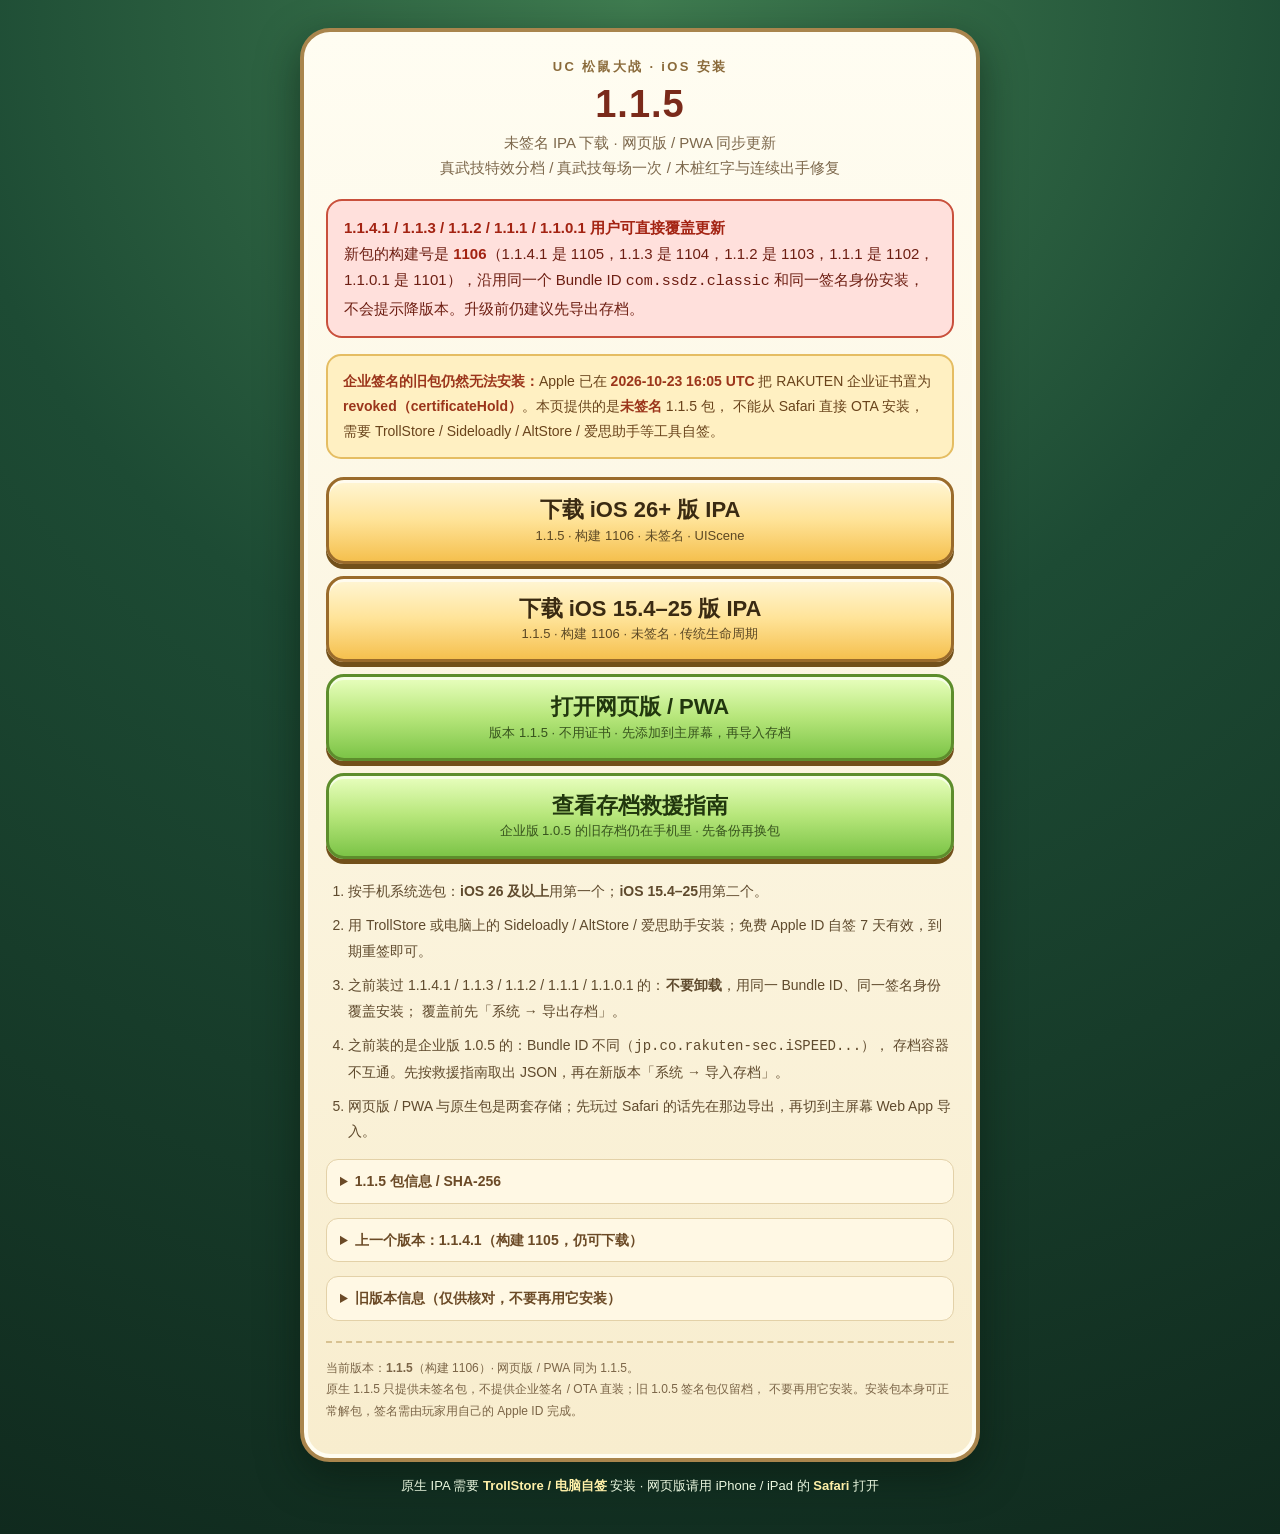
==== index.html @ 5bfc6adc "Release iOS 1.1.5 unsigned IPA and PWA - add modern/legacy 1.1.5 unsigned IPA (build 1106, com.ssdz." ====
<!doctype html>
<html lang="zh-CN">
<head>
<meta charset="utf-8">
<meta name="viewport" content="width=device-width, initial-scale=1, viewport-fit=cover">
<meta name="theme-color" content="#173b2a">
<title>松鼠大战 iOS 1.1.5 安装</title>
<style>
  :root { color-scheme:light; --ink:#2f2418; --muted:#7d684c; }
  * { box-sizing:border-box; }
  body { margin:0; min-height:100vh; padding:28px 16px 40px; color:var(--ink);
    font-family:-apple-system,BlinkMacSystemFont,"PingFang SC","Hiragino Sans GB","Microsoft YaHei",sans-serif;
    background:radial-gradient(circle at 50% 0%,#3f7c50 0,#1d4b34 42%,#102a1e 100%); }
  .wrap { width:min(680px,100%); margin:0 auto; }
  .card { background:linear-gradient(#fffdf2,#f8edce); border:4px solid #a9854d; border-radius:30px; padding:26px 22px 24px;
    box-shadow:inset 0 0 0 4px #fffdf2,0 14px 40px #07170e88; }
  .kicker { text-align:center; color:#8a6a3a; font-size:13px; letter-spacing:.18em; font-weight:700; }
  h1 { margin:8px 0 4px; text-align:center; font-size:38px; line-height:1.1; color:#7a2a1a; letter-spacing:1px; }
  .sub { margin:0 0 18px; text-align:center; color:var(--muted); font-size:15px; line-height:1.7; }
  .alert { margin:0 0 16px; padding:14px 16px; border-radius:16px; background:#ffe0dc; border:2px solid #c9503c;
    color:#6d1e12; font-size:15px; line-height:1.75; }
  .alert b { color:#a32312; }
  .warn { margin:0 0 18px; padding:13px 15px; border-radius:15px; background:#fff0c2; border:2px solid #e5bd62;
    color:#69431b; font-size:14px; line-height:1.8; }
  .warn b { color:#9b351b; }
  .btn { display:block; text-decoration:none; border-radius:18px; padding:16px 18px; margin:12px 0; text-align:center;
    box-shadow:inset 0 3px 0 #ffffffa0,0 5px 0 #72501a; border:3px solid #9a6b2b; }
  .btn b { display:block; font-size:22px; line-height:1.25; }
  .btn span { display:block; margin-top:3px; font-size:13px; opacity:.82; }
  .btn:active { transform:translateY(2px); box-shadow:inset 0 3px 0 #ffffffa0,0 3px 0 #72501a; }
  .rescue { color:#21370e; background:linear-gradient(#e9ffbf,#b8e77c 48%,#7cc447); border-color:#5d8d2c; }
  .native { color:#3a2a12; background:linear-gradient(#fff6d6,#ffe49a 48%,#f5c04e); border-color:#9a6b2b; }
  .steps { margin:20px 0 0; padding:0 0 0 22px; color:#5f4a2d; font-size:14px; line-height:1.85; }
  .steps li { margin:0 0 8px; }
  .meta { margin-top:20px; padding-top:15px; border-top:2px dashed #d8c292; color:#7b6547; font-size:12px; line-height:1.8; }
  .meta code { padding:1px 5px; border-radius:5px; background:#efe3c6; color:#5f421f; font-size:.95em;
    font-family:ui-monospace,SFMono-Regular,Menlo,Consolas,monospace; word-break:break-all; }
  details { margin:14px 0 0; padding:10px 13px; border-radius:12px; background:#fff8e4; border:1px solid #e3d1a8; }
  summary { cursor:pointer; font-weight:700; color:#6b4a26; font-size:14px; line-height:1.6; }
  details p { margin:8px 0 0; color:#7a6140; font-size:13px; line-height:1.75; }
  .ios-hint { margin:14px 0 0; text-align:center; color:#eaf7df; font-size:13px; line-height:1.6; }
  .ios-hint b { color:#fff0a8; }
  @media (max-width:520px) {
    body { padding:16px 10px 28px; }
    .card { padding:20px 14px; border-radius:22px; }
    h1 { font-size:32px; }
  }
</style>
</head>
<body>
<div class="wrap">
  <div class="card">
    <div class="kicker">UC 松鼠大战 · iOS 安装</div>
    <h1>1.1.5</h1>
    <p class="sub">未签名 IPA 下载 · 网页版 / PWA 同步更新<br>真武技特效分档 / 真武技每场一次 / 木桩红字与连续出手修复</p>

    <div class="alert">
      <b>1.1.4.1 / 1.1.3 / 1.1.2 / 1.1.1 / 1.1.0.1 用户可直接覆盖更新</b><br>
      新包的构建号是 <b>1106</b>（1.1.4.1 是 1105，1.1.3 是 1104，1.1.2 是 1103，1.1.1 是 1102，1.1.0.1 是 1101），沿用同一个 Bundle ID
      <code>com.ssdz.classic</code> 和同一签名身份安装，不会提示降版本。升级前仍建议先导出存档。
    </div>

    <div class="warn">
      <b>企业签名的旧包仍然无法安装：</b>Apple 已在 <b>2026-10-23 16:05 UTC</b> 把 RAKUTEN
      企业证书置为 <b>revoked（certificateHold）</b>。本页提供的是<b>未签名</b> 1.1.5 包，
      不能从 Safari 直接 OTA 安装，需要 TrollStore / Sideloadly / AltStore / 爱思助手等工具自签。
    </div>

    <a class="btn native" href="squirrel_fight_1.1.5_ios_unsigned.ipa">
      <b>下载 iOS 26+ 版 IPA</b>
      <span>1.1.5 · 构建 1106 · 未签名 · UIScene</span>
    </a>
    <a class="btn native" href="squirrel_fight_1.1.5_ios_legacy_unsigned.ipa">
      <b>下载 iOS 15.4–25 版 IPA</b>
      <span>1.1.5 · 构建 1106 · 未签名 · 传统生命周期</span>
    </a>

    <a class="btn rescue" href="web/">
      <b>打开网页版 / PWA</b>
      <span>版本 1.1.5 · 不用证书 · 先添加到主屏幕，再导入存档</span>
    </a>

    <a class="btn rescue" href="rescue.html">
      <b>查看存档救援指南</b>
      <span>企业版 1.0.5 的旧存档仍在手机里 · 先备份再换包</span>
    </a>

    <ol class="steps">
      <li>按手机系统选包：<b>iOS 26 及以上</b>用第一个；<b>iOS 15.4–25</b>用第二个。</li>
      <li>用 TrollStore 或电脑上的 Sideloadly / AltStore / 爱思助手安装；免费 Apple ID 自签
        7 天有效，到期重签即可。</li>
      <li>之前装过 1.1.4.1 / 1.1.3 / 1.1.2 / 1.1.1 / 1.1.0.1 的：<b>不要卸载</b>，用同一 Bundle ID、同一签名身份覆盖安装；
        覆盖前先「系统 → 导出存档」。</li>
      <li>之前装的是企业版 1.0.5 的：Bundle ID 不同（<code>jp.co.rakuten-sec.iSPEED...</code>），
        存档容器不互通。先按救援指南取出 JSON，再在新版本「系统 → 导入存档」。</li>
      <li>网页版 / PWA 与原生包是两套存储；先玩过 Safari 的话先在那边导出，再切到主屏幕 Web App 导入。</li>
    </ol>

    <details>
      <summary>1.1.5 包信息 / SHA-256</summary>
      <p>
        版本 <b>1.1.5</b> · 构建 <b>1106</b> · Bundle ID <code>com.ssdz.classic</code> · 未签名 ·
        最低 iOS 15.4 · iPhone + iPad。<br><br>
        <code>squirrel_fight_1.1.5_ios_unsigned.ipa</code><br>
        SHA-256：<code>8f13838c5048bea79943358b3cc81e4a322445e48b686ee40662835c61c5b8a5</code><br><br>
        <code>squirrel_fight_1.1.5_ios_legacy_unsigned.ipa</code><br>
        SHA-256：<code>df3fe6cd1a7f1aeaab2c10dc67983d9baeb226cf520fa06b75655dd0c123f5ad</code>
      </p>
    </details>

    <details>
      <summary>上一个版本：1.1.4.1（构建 1105，仍可下载）</summary>
      <p>
        <a href="squirrel_fight_1.1.4.1_ios_unsigned.ipa">iOS 26+ 版</a> ·
        <a href="squirrel_fight_1.1.4.1_ios_legacy_unsigned.ipa">iOS 15.4–25 版</a><br>
        包内版本 1.1.4（iOS 只接受三段），文件名/游戏内 1.1.4.1。<br>
        SHA-256：<code>57e69ad912e7e961cd07714b8abf9ffca617856608e7bdc6413c278e97593909</code><br>
        <code>d08f462451c50ea4d334568bb163cd47e0910414a15e6be1459fc8326c8e8eb0</code>
      </p>
    </details>

    <details>
      <summary>旧版本信息（仅供核对，不要再用它安装）</summary>
      <p>
        版本 1.0.5 · 构建 108 · 两个包：<br>
        <code>squirrel_fight_1.0.5_ios_signed.ipa</code>（iOS 26+）<br>
        <code>squirrel_fight_1.0.5_ios_legacy_signed.ipa</code>（iOS 16–25）<br><br>
        Bundle ID：<code>jp.co.rakuten-sec.iSPEED.Pushnotification.widgetapp.widgetkitextension</code><br>
        Team：<code>HWK767YYMF</code> · 描述文件到期：<b>2026-11-05</b><br>
        证书状态：<b>2026-10-23 16:05 UTC revoked（certificateHold）</b>
      </p>
    </details>

    <p class="meta">
      当前版本：<b>1.1.5</b>（构建 1106）· 网页版 / PWA 同为 1.1.5。<br>
      原生 1.1.5 只提供未签名包，不提供企业签名 / OTA 直装；旧 1.0.5 签名包仅留档，
      不要再用它安装。安装包本身可正常解包，签名需由玩家用自己的 Apple ID 完成。
    </p>
  </div>
  <p class="ios-hint">原生 IPA 需要 <b>TrollStore / 电脑自签</b> 安装 · 网页版请用 iPhone / iPad 的 <b>Safari</b> 打开</p>
</div>
</body>
</html>
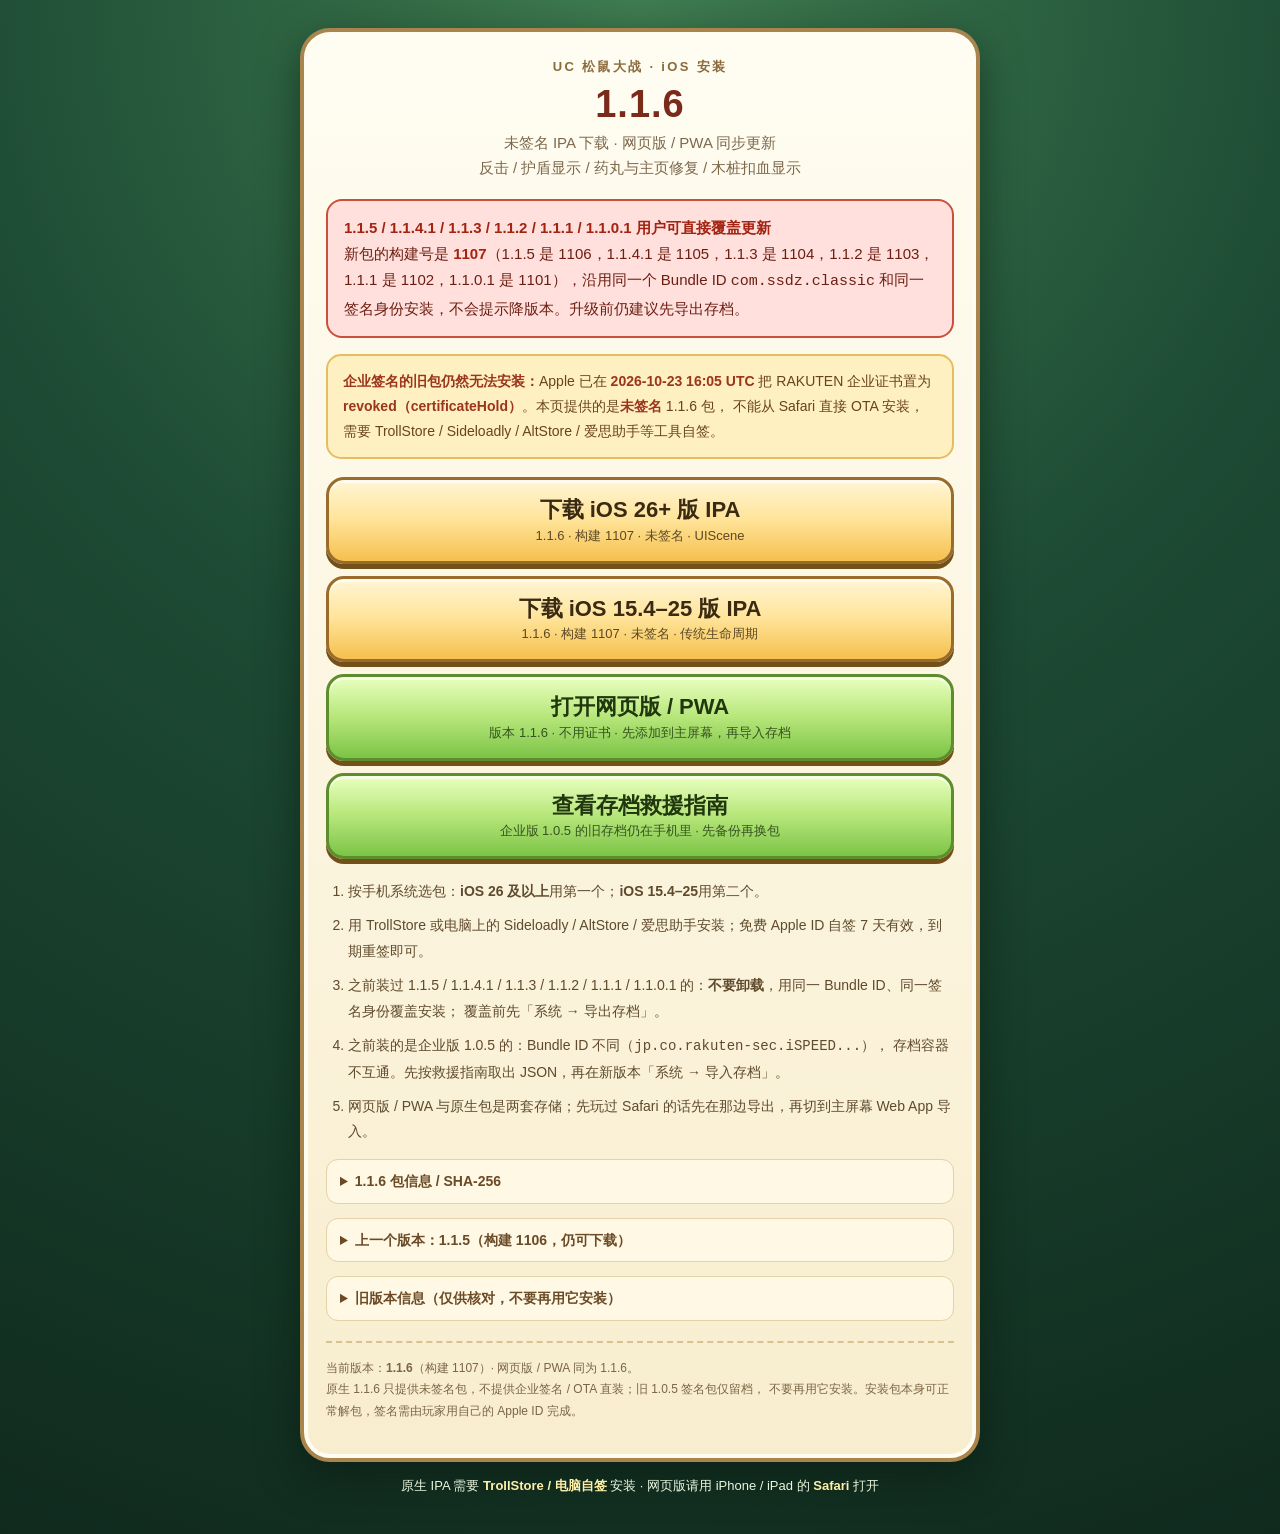
==== commit 1c37bb1e: "Release iOS 1.1.6 unsigned IPA and PWA - relabel package metadata to 1.1.6 as requested - add modern" ====
--- a/index.html
+++ b/index.html
@@ -4,7 +4,7 @@
 <meta charset="utf-8">
 <meta name="viewport" content="width=device-width, initial-scale=1, viewport-fit=cover">
 <meta name="theme-color" content="#173b2a">
-<title>松鼠大战 iOS 1.1.5 安装</title>
+<title>松鼠大战 iOS 1.1.6 安装</title>
 <style>
   :root { color-scheme:light; --ink:#2f2418; --muted:#7d684c; }
   * { box-sizing:border-box; }
@@ -51,33 +51,33 @@
 <div class="wrap">
   <div class="card">
     <div class="kicker">UC 松鼠大战 · iOS 安装</div>
-    <h1>1.1.5</h1>
-    <p class="sub">未签名 IPA 下载 · 网页版 / PWA 同步更新<br>真武技特效分档 / 真武技每场一次 / 木桩红字与连续出手修复</p>
+    <h1>1.1.6</h1>
+    <p class="sub">未签名 IPA 下载 · 网页版 / PWA 同步更新<br>反击 / 护盾显示 / 药丸与主页修复 / 木桩扣血显示</p>
 
     <div class="alert">
-      <b>1.1.4.1 / 1.1.3 / 1.1.2 / 1.1.1 / 1.1.0.1 用户可直接覆盖更新</b><br>
-      新包的构建号是 <b>1106</b>（1.1.4.1 是 1105，1.1.3 是 1104，1.1.2 是 1103，1.1.1 是 1102，1.1.0.1 是 1101），沿用同一个 Bundle ID
+      <b>1.1.5 / 1.1.4.1 / 1.1.3 / 1.1.2 / 1.1.1 / 1.1.0.1 用户可直接覆盖更新</b><br>
+      新包的构建号是 <b>1107</b>（1.1.5 是 1106，1.1.4.1 是 1105，1.1.3 是 1104，1.1.2 是 1103，1.1.1 是 1102，1.1.0.1 是 1101），沿用同一个 Bundle ID
       <code>com.ssdz.classic</code> 和同一签名身份安装，不会提示降版本。升级前仍建议先导出存档。
     </div>
 
     <div class="warn">
       <b>企业签名的旧包仍然无法安装：</b>Apple 已在 <b>2026-10-23 16:05 UTC</b> 把 RAKUTEN
-      企业证书置为 <b>revoked（certificateHold）</b>。本页提供的是<b>未签名</b> 1.1.5 包，
+      企业证书置为 <b>revoked（certificateHold）</b>。本页提供的是<b>未签名</b> 1.1.6 包，
       不能从 Safari 直接 OTA 安装，需要 TrollStore / Sideloadly / AltStore / 爱思助手等工具自签。
     </div>
 
-    <a class="btn native" href="squirrel_fight_1.1.5_ios_unsigned.ipa">
+    <a class="btn native" href="squirrel_fight_1.1.6_ios_unsigned.ipa">
       <b>下载 iOS 26+ 版 IPA</b>
-      <span>1.1.5 · 构建 1106 · 未签名 · UIScene</span>
+      <span>1.1.6 · 构建 1107 · 未签名 · UIScene</span>
     </a>
-    <a class="btn native" href="squirrel_fight_1.1.5_ios_legacy_unsigned.ipa">
+    <a class="btn native" href="squirrel_fight_1.1.6_ios_legacy_unsigned.ipa">
       <b>下载 iOS 15.4–25 版 IPA</b>
-      <span>1.1.5 · 构建 1106 · 未签名 · 传统生命周期</span>
+      <span>1.1.6 · 构建 1107 · 未签名 · 传统生命周期</span>
     </a>
 
     <a class="btn rescue" href="web/">
       <b>打开网页版 / PWA</b>
-      <span>版本 1.1.5 · 不用证书 · 先添加到主屏幕，再导入存档</span>
+      <span>版本 1.1.6 · 不用证书 · 先添加到主屏幕，再导入存档</span>
     </a>
 
     <a class="btn rescue" href="rescue.html">
@@ -89,7 +89,7 @@
       <li>按手机系统选包：<b>iOS 26 及以上</b>用第一个；<b>iOS 15.4–25</b>用第二个。</li>
       <li>用 TrollStore 或电脑上的 Sideloadly / AltStore / 爱思助手安装；免费 Apple ID 自签
         7 天有效，到期重签即可。</li>
-      <li>之前装过 1.1.4.1 / 1.1.3 / 1.1.2 / 1.1.1 / 1.1.0.1 的：<b>不要卸载</b>，用同一 Bundle ID、同一签名身份覆盖安装；
+      <li>之前装过 1.1.5 / 1.1.4.1 / 1.1.3 / 1.1.2 / 1.1.1 / 1.1.0.1 的：<b>不要卸载</b>，用同一 Bundle ID、同一签名身份覆盖安装；
         覆盖前先「系统 → 导出存档」。</li>
       <li>之前装的是企业版 1.0.5 的：Bundle ID 不同（<code>jp.co.rakuten-sec.iSPEED...</code>），
         存档容器不互通。先按救援指南取出 JSON，再在新版本「系统 → 导入存档」。</li>
@@ -97,25 +97,25 @@
     </ol>
 
     <details>
-      <summary>1.1.5 包信息 / SHA-256</summary>
+      <summary>1.1.6 包信息 / SHA-256</summary>
       <p>
-        版本 <b>1.1.5</b> · 构建 <b>1106</b> · Bundle ID <code>com.ssdz.classic</code> · 未签名 ·
-        最低 iOS 15.4 · iPhone + iPad。<br><br>
-        <code>squirrel_fight_1.1.5_ios_unsigned.ipa</code><br>
-        SHA-256：<code>8f13838c5048bea79943358b3cc81e4a322445e48b686ee40662835c61c5b8a5</code><br><br>
-        <code>squirrel_fight_1.1.5_ios_legacy_unsigned.ipa</code><br>
-        SHA-256：<code>df3fe6cd1a7f1aeaab2c10dc67983d9baeb226cf520fa06b75655dd0c123f5ad</code>
+        版本 <b>1.1.6</b> · 构建 <b>1107</b> · Bundle ID <code>com.ssdz.classic</code> · 未签名 ·
+        最低 iOS 15.4 · iPhone + iPad。<br>
+        包内、文件名、安装页与游戏内版本描述均已统一为 <b>1.1.6</b>。<br><br>
+        <code>squirrel_fight_1.1.6_ios_unsigned.ipa</code><br>
+        SHA-256：<code>abca1a61f9db7d997a959ecd0b4f6a633e360469f43ee7db647ebacf1e8767f3</code><br><br>
+        <code>squirrel_fight_1.1.6_ios_legacy_unsigned.ipa</code><br>
+        SHA-256：<code>848732183ac6eb98cb22c81b08055af3e4a1e690e7591e4d0e21b9358b1462f3</code>
       </p>
     </details>
 
     <details>
-      <summary>上一个版本：1.1.4.1（构建 1105，仍可下载）</summary>
+      <summary>上一个版本：1.1.5（构建 1106，仍可下载）</summary>
       <p>
-        <a href="squirrel_fight_1.1.4.1_ios_unsigned.ipa">iOS 26+ 版</a> ·
-        <a href="squirrel_fight_1.1.4.1_ios_legacy_unsigned.ipa">iOS 15.4–25 版</a><br>
-        包内版本 1.1.4（iOS 只接受三段），文件名/游戏内 1.1.4.1。<br>
-        SHA-256：<code>57e69ad912e7e961cd07714b8abf9ffca617856608e7bdc6413c278e97593909</code><br>
-        <code>d08f462451c50ea4d334568bb163cd47e0910414a15e6be1459fc8326c8e8eb0</code>
+        <a href="squirrel_fight_1.1.5_ios_unsigned.ipa">iOS 26+ 版</a> ·
+        <a href="squirrel_fight_1.1.5_ios_legacy_unsigned.ipa">iOS 15.4–25 版</a><br>
+        SHA-256：<code>8f13838c5048bea79943358b3cc81e4a322445e48b686ee40662835c61c5b8a5</code><br>
+        <code>df3fe6cd1a7f1aeaab2c10dc67983d9baeb226cf520fa06b75655dd0c123f5ad</code>
       </p>
     </details>
 
@@ -132,8 +132,8 @@
     </details>
 
     <p class="meta">
-      当前版本：<b>1.1.5</b>（构建 1106）· 网页版 / PWA 同为 1.1.5。<br>
-      原生 1.1.5 只提供未签名包，不提供企业签名 / OTA 直装；旧 1.0.5 签名包仅留档，
+      当前版本：<b>1.1.6</b>（构建 1107）· 网页版 / PWA 同为 1.1.6。<br>
+      原生 1.1.6 只提供未签名包，不提供企业签名 / OTA 直装；旧 1.0.5 签名包仅留档，
       不要再用它安装。安装包本身可正常解包，签名需由玩家用自己的 Apple ID 完成。
     </p>
   </div>
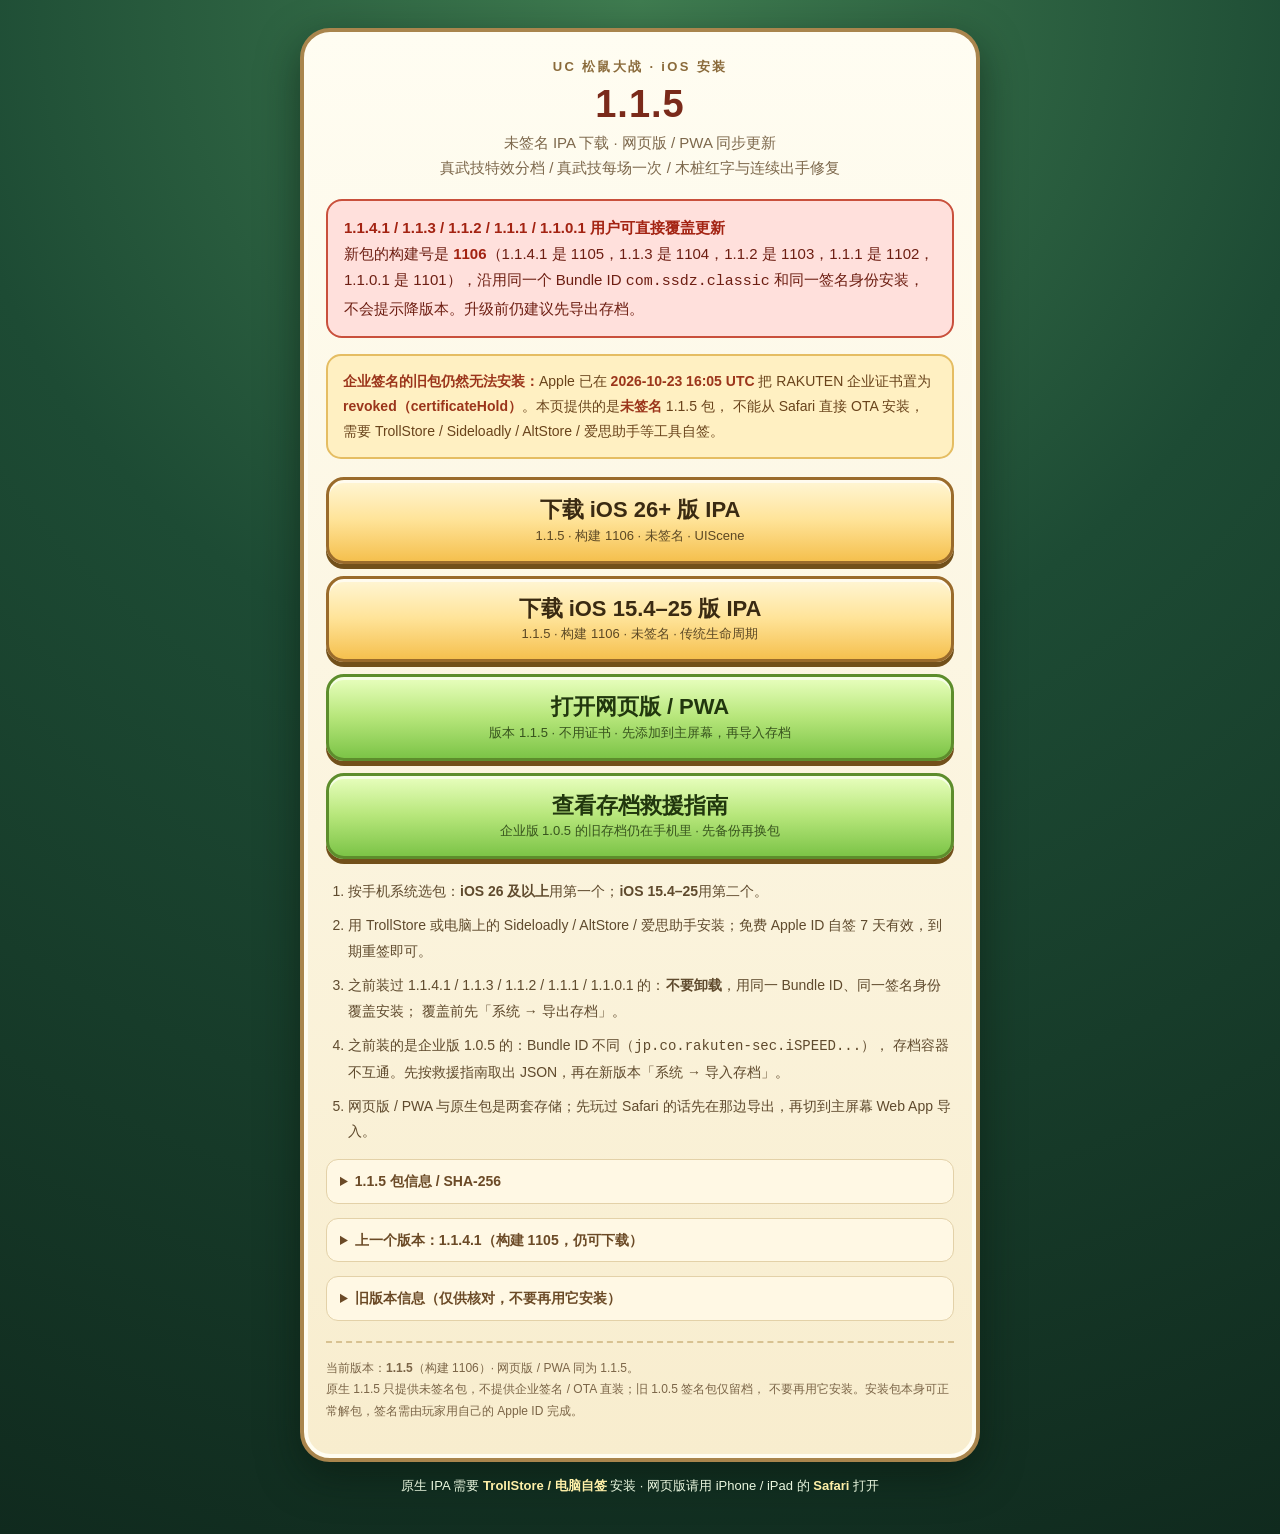
==== commit 8c8824f6: "Retry GitHub Pages deployment for 1.1.6" ====
--- a/index.html
+++ b/index.html
@@ -4,7 +4,7 @@
 <meta charset="utf-8">
 <meta name="viewport" content="width=device-width, initial-scale=1, viewport-fit=cover">
 <meta name="theme-color" content="#173b2a">
-<title>松鼠大战 iOS 1.1.6 安装</title>
+<title>松鼠大战 iOS 1.1.5 安装</title>
 <style>
   :root { color-scheme:light; --ink:#2f2418; --muted:#7d684c; }
   * { box-sizing:border-box; }
@@ -51,33 +51,33 @@
 <div class="wrap">
   <div class="card">
     <div class="kicker">UC 松鼠大战 · iOS 安装</div>
-    <h1>1.1.6</h1>
-    <p class="sub">未签名 IPA 下载 · 网页版 / PWA 同步更新<br>反击 / 护盾显示 / 药丸与主页修复 / 木桩扣血显示</p>
+    <h1>1.1.5</h1>
+    <p class="sub">未签名 IPA 下载 · 网页版 / PWA 同步更新<br>真武技特效分档 / 真武技每场一次 / 木桩红字与连续出手修复</p>
 
     <div class="alert">
-      <b>1.1.5 / 1.1.4.1 / 1.1.3 / 1.1.2 / 1.1.1 / 1.1.0.1 用户可直接覆盖更新</b><br>
-      新包的构建号是 <b>1107</b>（1.1.5 是 1106，1.1.4.1 是 1105，1.1.3 是 1104，1.1.2 是 1103，1.1.1 是 1102，1.1.0.1 是 1101），沿用同一个 Bundle ID
+      <b>1.1.4.1 / 1.1.3 / 1.1.2 / 1.1.1 / 1.1.0.1 用户可直接覆盖更新</b><br>
+      新包的构建号是 <b>1106</b>（1.1.4.1 是 1105，1.1.3 是 1104，1.1.2 是 1103，1.1.1 是 1102，1.1.0.1 是 1101），沿用同一个 Bundle ID
       <code>com.ssdz.classic</code> 和同一签名身份安装，不会提示降版本。升级前仍建议先导出存档。
     </div>
 
     <div class="warn">
       <b>企业签名的旧包仍然无法安装：</b>Apple 已在 <b>2026-10-23 16:05 UTC</b> 把 RAKUTEN
-      企业证书置为 <b>revoked（certificateHold）</b>。本页提供的是<b>未签名</b> 1.1.6 包，
+      企业证书置为 <b>revoked（certificateHold）</b>。本页提供的是<b>未签名</b> 1.1.5 包，
       不能从 Safari 直接 OTA 安装，需要 TrollStore / Sideloadly / AltStore / 爱思助手等工具自签。
     </div>
 
-    <a class="btn native" href="squirrel_fight_1.1.6_ios_unsigned.ipa">
+    <a class="btn native" href="squirrel_fight_1.1.5_ios_unsigned.ipa">
       <b>下载 iOS 26+ 版 IPA</b>
-      <span>1.1.6 · 构建 1107 · 未签名 · UIScene</span>
+      <span>1.1.5 · 构建 1106 · 未签名 · UIScene</span>
     </a>
-    <a class="btn native" href="squirrel_fight_1.1.6_ios_legacy_unsigned.ipa">
+    <a class="btn native" href="squirrel_fight_1.1.5_ios_legacy_unsigned.ipa">
       <b>下载 iOS 15.4–25 版 IPA</b>
-      <span>1.1.6 · 构建 1107 · 未签名 · 传统生命周期</span>
+      <span>1.1.5 · 构建 1106 · 未签名 · 传统生命周期</span>
     </a>
 
     <a class="btn rescue" href="web/">
       <b>打开网页版 / PWA</b>
-      <span>版本 1.1.6 · 不用证书 · 先添加到主屏幕，再导入存档</span>
+      <span>版本 1.1.5 · 不用证书 · 先添加到主屏幕，再导入存档</span>
     </a>
 
     <a class="btn rescue" href="rescue.html">
@@ -89,7 +89,7 @@
       <li>按手机系统选包：<b>iOS 26 及以上</b>用第一个；<b>iOS 15.4–25</b>用第二个。</li>
       <li>用 TrollStore 或电脑上的 Sideloadly / AltStore / 爱思助手安装；免费 Apple ID 自签
         7 天有效，到期重签即可。</li>
-      <li>之前装过 1.1.5 / 1.1.4.1 / 1.1.3 / 1.1.2 / 1.1.1 / 1.1.0.1 的：<b>不要卸载</b>，用同一 Bundle ID、同一签名身份覆盖安装；
+      <li>之前装过 1.1.4.1 / 1.1.3 / 1.1.2 / 1.1.1 / 1.1.0.1 的：<b>不要卸载</b>，用同一 Bundle ID、同一签名身份覆盖安装；
         覆盖前先「系统 → 导出存档」。</li>
       <li>之前装的是企业版 1.0.5 的：Bundle ID 不同（<code>jp.co.rakuten-sec.iSPEED...</code>），
         存档容器不互通。先按救援指南取出 JSON，再在新版本「系统 → 导入存档」。</li>
@@ -97,25 +97,25 @@
     </ol>
 
     <details>
-      <summary>1.1.6 包信息 / SHA-256</summary>
+      <summary>1.1.5 包信息 / SHA-256</summary>
       <p>
-        版本 <b>1.1.6</b> · 构建 <b>1107</b> · Bundle ID <code>com.ssdz.classic</code> · 未签名 ·
-        最低 iOS 15.4 · iPhone + iPad。<br>
-        包内、文件名、安装页与游戏内版本描述均已统一为 <b>1.1.6</b>。<br><br>
-        <code>squirrel_fight_1.1.6_ios_unsigned.ipa</code><br>
-        SHA-256：<code>abca1a61f9db7d997a959ecd0b4f6a633e360469f43ee7db647ebacf1e8767f3</code><br><br>
-        <code>squirrel_fight_1.1.6_ios_legacy_unsigned.ipa</code><br>
-        SHA-256：<code>848732183ac6eb98cb22c81b08055af3e4a1e690e7591e4d0e21b9358b1462f3</code>
+        版本 <b>1.1.5</b> · 构建 <b>1106</b> · Bundle ID <code>com.ssdz.classic</code> · 未签名 ·
+        最低 iOS 15.4 · iPhone + iPad。<br><br>
+        <code>squirrel_fight_1.1.5_ios_unsigned.ipa</code><br>
+        SHA-256：<code>8f13838c5048bea79943358b3cc81e4a322445e48b686ee40662835c61c5b8a5</code><br><br>
+        <code>squirrel_fight_1.1.5_ios_legacy_unsigned.ipa</code><br>
+        SHA-256：<code>df3fe6cd1a7f1aeaab2c10dc67983d9baeb226cf520fa06b75655dd0c123f5ad</code>
       </p>
     </details>
 
     <details>
-      <summary>上一个版本：1.1.5（构建 1106，仍可下载）</summary>
+      <summary>上一个版本：1.1.4.1（构建 1105，仍可下载）</summary>
       <p>
-        <a href="squirrel_fight_1.1.5_ios_unsigned.ipa">iOS 26+ 版</a> ·
-        <a href="squirrel_fight_1.1.5_ios_legacy_unsigned.ipa">iOS 15.4–25 版</a><br>
-        SHA-256：<code>8f13838c5048bea79943358b3cc81e4a322445e48b686ee40662835c61c5b8a5</code><br>
-        <code>df3fe6cd1a7f1aeaab2c10dc67983d9baeb226cf520fa06b75655dd0c123f5ad</code>
+        <a href="squirrel_fight_1.1.4.1_ios_unsigned.ipa">iOS 26+ 版</a> ·
+        <a href="squirrel_fight_1.1.4.1_ios_legacy_unsigned.ipa">iOS 15.4–25 版</a><br>
+        包内版本 1.1.4（iOS 只接受三段），文件名/游戏内 1.1.4.1。<br>
+        SHA-256：<code>57e69ad912e7e961cd07714b8abf9ffca617856608e7bdc6413c278e97593909</code><br>
+        <code>d08f462451c50ea4d334568bb163cd47e0910414a15e6be1459fc8326c8e8eb0</code>
       </p>
     </details>
 
@@ -132,8 +132,8 @@
     </details>
 
     <p class="meta">
-      当前版本：<b>1.1.6</b>（构建 1107）· 网页版 / PWA 同为 1.1.6。<br>
-      原生 1.1.6 只提供未签名包，不提供企业签名 / OTA 直装；旧 1.0.5 签名包仅留档，
+      当前版本：<b>1.1.5</b>（构建 1106）· 网页版 / PWA 同为 1.1.5。<br>
+      原生 1.1.5 只提供未签名包，不提供企业签名 / OTA 直装；旧 1.0.5 签名包仅留档，
       不要再用它安装。安装包本身可正常解包，签名需由玩家用自己的 Apple ID 完成。
     </p>
   </div>
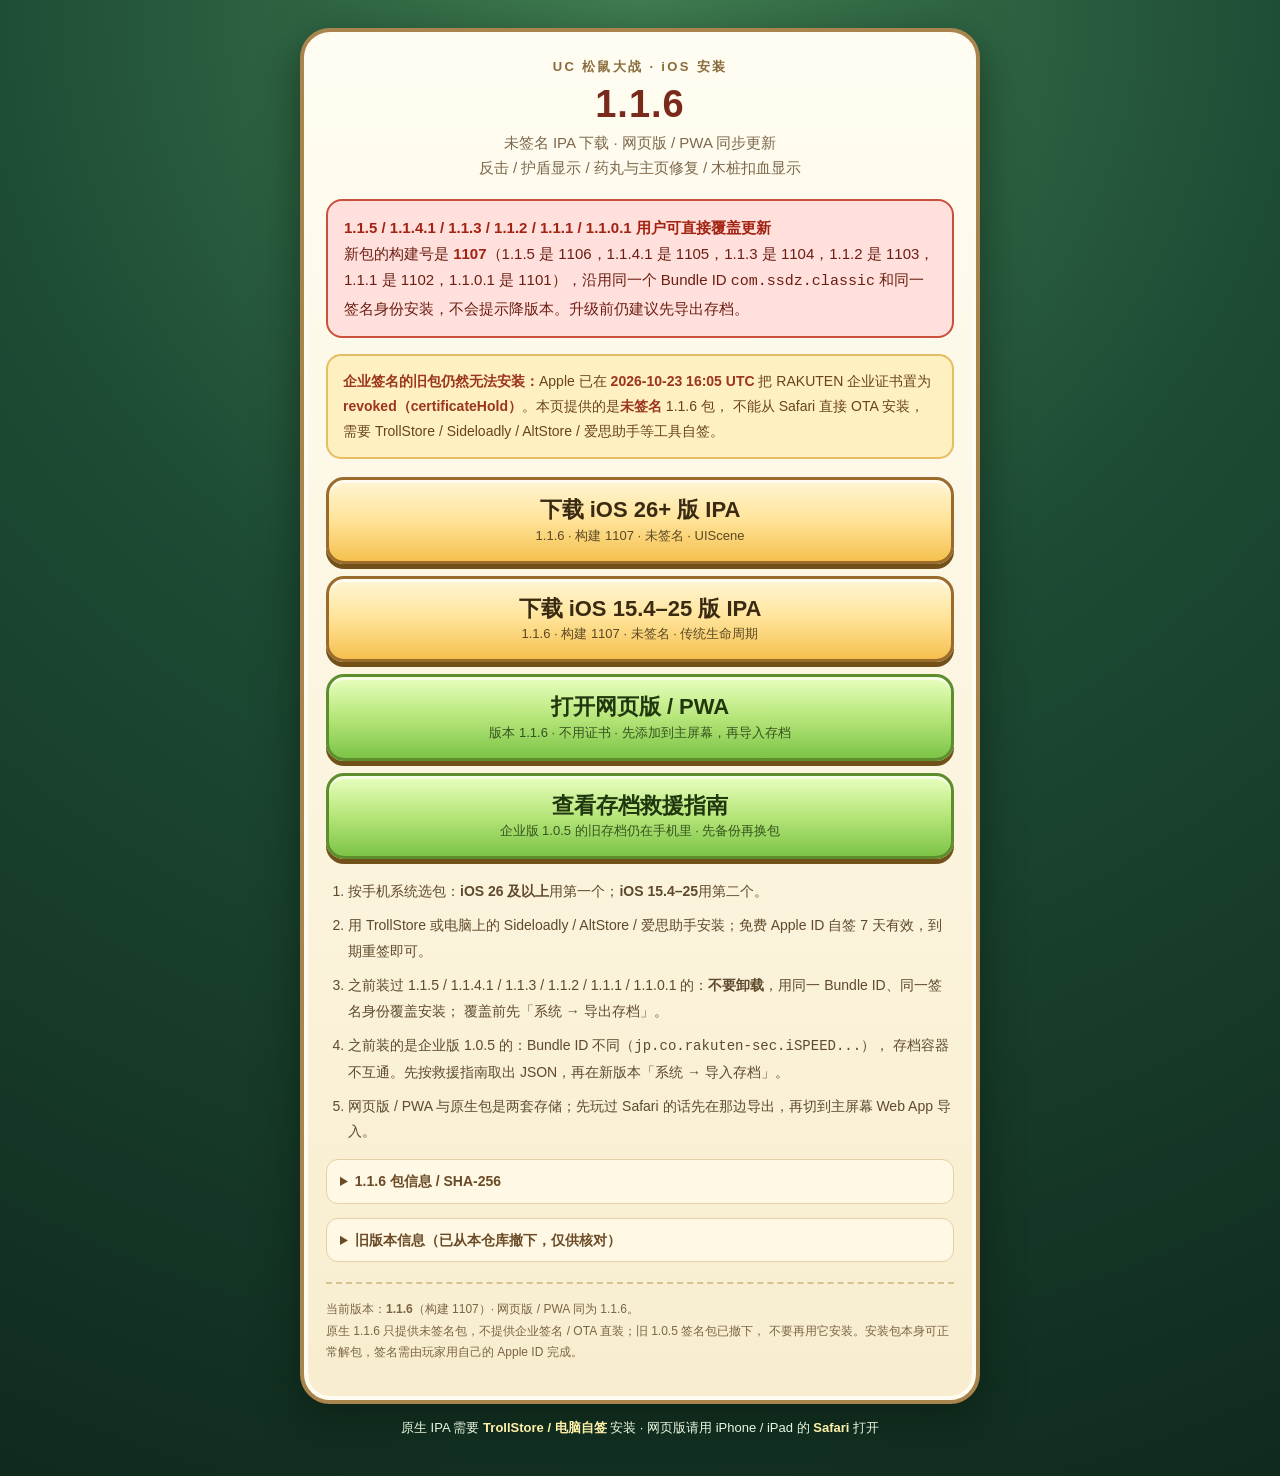
==== commit 9b33d736: "Release iOS 1.1.6 unsigned IPA and PWA (latest-only tree) - restore full tree after partial-index re" ====
--- a/index.html
+++ b/index.html
@@ -4,7 +4,7 @@
 <meta charset="utf-8">
 <meta name="viewport" content="width=device-width, initial-scale=1, viewport-fit=cover">
 <meta name="theme-color" content="#173b2a">
-<title>松鼠大战 iOS 1.1.5 安装</title>
+<title>松鼠大战 iOS 1.1.6 安装</title>
 <style>
   :root { color-scheme:light; --ink:#2f2418; --muted:#7d684c; }
   * { box-sizing:border-box; }
@@ -51,33 +51,33 @@
 <div class="wrap">
   <div class="card">
     <div class="kicker">UC 松鼠大战 · iOS 安装</div>
-    <h1>1.1.5</h1>
-    <p class="sub">未签名 IPA 下载 · 网页版 / PWA 同步更新<br>真武技特效分档 / 真武技每场一次 / 木桩红字与连续出手修复</p>
+    <h1>1.1.6</h1>
+    <p class="sub">未签名 IPA 下载 · 网页版 / PWA 同步更新<br>反击 / 护盾显示 / 药丸与主页修复 / 木桩扣血显示</p>
 
     <div class="alert">
-      <b>1.1.4.1 / 1.1.3 / 1.1.2 / 1.1.1 / 1.1.0.1 用户可直接覆盖更新</b><br>
-      新包的构建号是 <b>1106</b>（1.1.4.1 是 1105，1.1.3 是 1104，1.1.2 是 1103，1.1.1 是 1102，1.1.0.1 是 1101），沿用同一个 Bundle ID
+      <b>1.1.5 / 1.1.4.1 / 1.1.3 / 1.1.2 / 1.1.1 / 1.1.0.1 用户可直接覆盖更新</b><br>
+      新包的构建号是 <b>1107</b>（1.1.5 是 1106，1.1.4.1 是 1105，1.1.3 是 1104，1.1.2 是 1103，1.1.1 是 1102，1.1.0.1 是 1101），沿用同一个 Bundle ID
       <code>com.ssdz.classic</code> 和同一签名身份安装，不会提示降版本。升级前仍建议先导出存档。
     </div>
 
     <div class="warn">
       <b>企业签名的旧包仍然无法安装：</b>Apple 已在 <b>2026-10-23 16:05 UTC</b> 把 RAKUTEN
-      企业证书置为 <b>revoked（certificateHold）</b>。本页提供的是<b>未签名</b> 1.1.5 包，
+      企业证书置为 <b>revoked（certificateHold）</b>。本页提供的是<b>未签名</b> 1.1.6 包，
       不能从 Safari 直接 OTA 安装，需要 TrollStore / Sideloadly / AltStore / 爱思助手等工具自签。
     </div>
 
-    <a class="btn native" href="squirrel_fight_1.1.5_ios_unsigned.ipa">
+    <a class="btn native" href="squirrel_fight_1.1.6_ios_unsigned.ipa">
       <b>下载 iOS 26+ 版 IPA</b>
-      <span>1.1.5 · 构建 1106 · 未签名 · UIScene</span>
+      <span>1.1.6 · 构建 1107 · 未签名 · UIScene</span>
     </a>
-    <a class="btn native" href="squirrel_fight_1.1.5_ios_legacy_unsigned.ipa">
+    <a class="btn native" href="squirrel_fight_1.1.6_ios_legacy_unsigned.ipa">
       <b>下载 iOS 15.4–25 版 IPA</b>
-      <span>1.1.5 · 构建 1106 · 未签名 · 传统生命周期</span>
+      <span>1.1.6 · 构建 1107 · 未签名 · 传统生命周期</span>
     </a>
 
     <a class="btn rescue" href="web/">
       <b>打开网页版 / PWA</b>
-      <span>版本 1.1.5 · 不用证书 · 先添加到主屏幕，再导入存档</span>
+      <span>版本 1.1.6 · 不用证书 · 先添加到主屏幕，再导入存档</span>
     </a>
 
     <a class="btn rescue" href="rescue.html">
@@ -89,7 +89,7 @@
       <li>按手机系统选包：<b>iOS 26 及以上</b>用第一个；<b>iOS 15.4–25</b>用第二个。</li>
       <li>用 TrollStore 或电脑上的 Sideloadly / AltStore / 爱思助手安装；免费 Apple ID 自签
         7 天有效，到期重签即可。</li>
-      <li>之前装过 1.1.4.1 / 1.1.3 / 1.1.2 / 1.1.1 / 1.1.0.1 的：<b>不要卸载</b>，用同一 Bundle ID、同一签名身份覆盖安装；
+      <li>之前装过 1.1.5 / 1.1.4.1 / 1.1.3 / 1.1.2 / 1.1.1 / 1.1.0.1 的：<b>不要卸载</b>，用同一 Bundle ID、同一签名身份覆盖安装；
         覆盖前先「系统 → 导出存档」。</li>
       <li>之前装的是企业版 1.0.5 的：Bundle ID 不同（<code>jp.co.rakuten-sec.iSPEED...</code>），
         存档容器不互通。先按救援指南取出 JSON，再在新版本「系统 → 导入存档」。</li>
@@ -97,34 +97,23 @@
     </ol>
 
     <details>
-      <summary>1.1.5 包信息 / SHA-256</summary>
+      <summary>1.1.6 包信息 / SHA-256</summary>
       <p>
-        版本 <b>1.1.5</b> · 构建 <b>1106</b> · Bundle ID <code>com.ssdz.classic</code> · 未签名 ·
-        最低 iOS 15.4 · iPhone + iPad。<br><br>
-        <code>squirrel_fight_1.1.5_ios_unsigned.ipa</code><br>
-        SHA-256：<code>8f13838c5048bea79943358b3cc81e4a322445e48b686ee40662835c61c5b8a5</code><br><br>
-        <code>squirrel_fight_1.1.5_ios_legacy_unsigned.ipa</code><br>
-        SHA-256：<code>df3fe6cd1a7f1aeaab2c10dc67983d9baeb226cf520fa06b75655dd0c123f5ad</code>
+        版本 <b>1.1.6</b> · 构建 <b>1107</b> · Bundle ID <code>com.ssdz.classic</code> · 未签名 ·
+        最低 iOS 15.4 · iPhone + iPad。<br>
+        包内、文件名、安装页与游戏内版本描述均已统一为 <b>1.1.6</b>。<br><br>
+        <code>squirrel_fight_1.1.6_ios_unsigned.ipa</code><br>
+        SHA-256：<code>abca1a61f9db7d997a959ecd0b4f6a633e360469f43ee7db647ebacf1e8767f3</code><br><br>
+        <code>squirrel_fight_1.1.6_ios_legacy_unsigned.ipa</code><br>
+        SHA-256：<code>848732183ac6eb98cb22c81b08055af3e4a1e690e7591e4d0e21b9358b1462f3</code>
       </p>
     </details>
 
-    <details>
-      <summary>上一个版本：1.1.4.1（构建 1105，仍可下载）</summary>
-      <p>
-        <a href="squirrel_fight_1.1.4.1_ios_unsigned.ipa">iOS 26+ 版</a> ·
-        <a href="squirrel_fight_1.1.4.1_ios_legacy_unsigned.ipa">iOS 15.4–25 版</a><br>
-        包内版本 1.1.4（iOS 只接受三段），文件名/游戏内 1.1.4.1。<br>
-        SHA-256：<code>57e69ad912e7e961cd07714b8abf9ffca617856608e7bdc6413c278e97593909</code><br>
-        <code>d08f462451c50ea4d334568bb163cd47e0910414a15e6be1459fc8326c8e8eb0</code>
-      </p>
-    </details>
 
     <details>
-      <summary>旧版本信息（仅供核对，不要再用它安装）</summary>
+      <summary>旧版本信息（已从本仓库撤下，仅供核对）</summary>
       <p>
-        版本 1.0.5 · 构建 108 · 两个包：<br>
-        <code>squirrel_fight_1.0.5_ios_signed.ipa</code>（iOS 26+）<br>
-        <code>squirrel_fight_1.0.5_ios_legacy_signed.ipa</code>（iOS 16–25）<br><br>
+        旧 1.0.5 签名包（构建 108）已从本仓库撤下，不再提供下载。<br><br>
         Bundle ID：<code>jp.co.rakuten-sec.iSPEED.Pushnotification.widgetapp.widgetkitextension</code><br>
         Team：<code>HWK767YYMF</code> · 描述文件到期：<b>2026-11-05</b><br>
         证书状态：<b>2026-10-23 16:05 UTC revoked（certificateHold）</b>
@@ -132,8 +121,8 @@
     </details>
 
     <p class="meta">
-      当前版本：<b>1.1.5</b>（构建 1106）· 网页版 / PWA 同为 1.1.5。<br>
-      原生 1.1.5 只提供未签名包，不提供企业签名 / OTA 直装；旧 1.0.5 签名包仅留档，
+      当前版本：<b>1.1.6</b>（构建 1107）· 网页版 / PWA 同为 1.1.6。<br>
+      原生 1.1.6 只提供未签名包，不提供企业签名 / OTA 直装；旧 1.0.5 签名包已撤下，
       不要再用它安装。安装包本身可正常解包，签名需由玩家用自己的 Apple ID 完成。
     </p>
   </div>
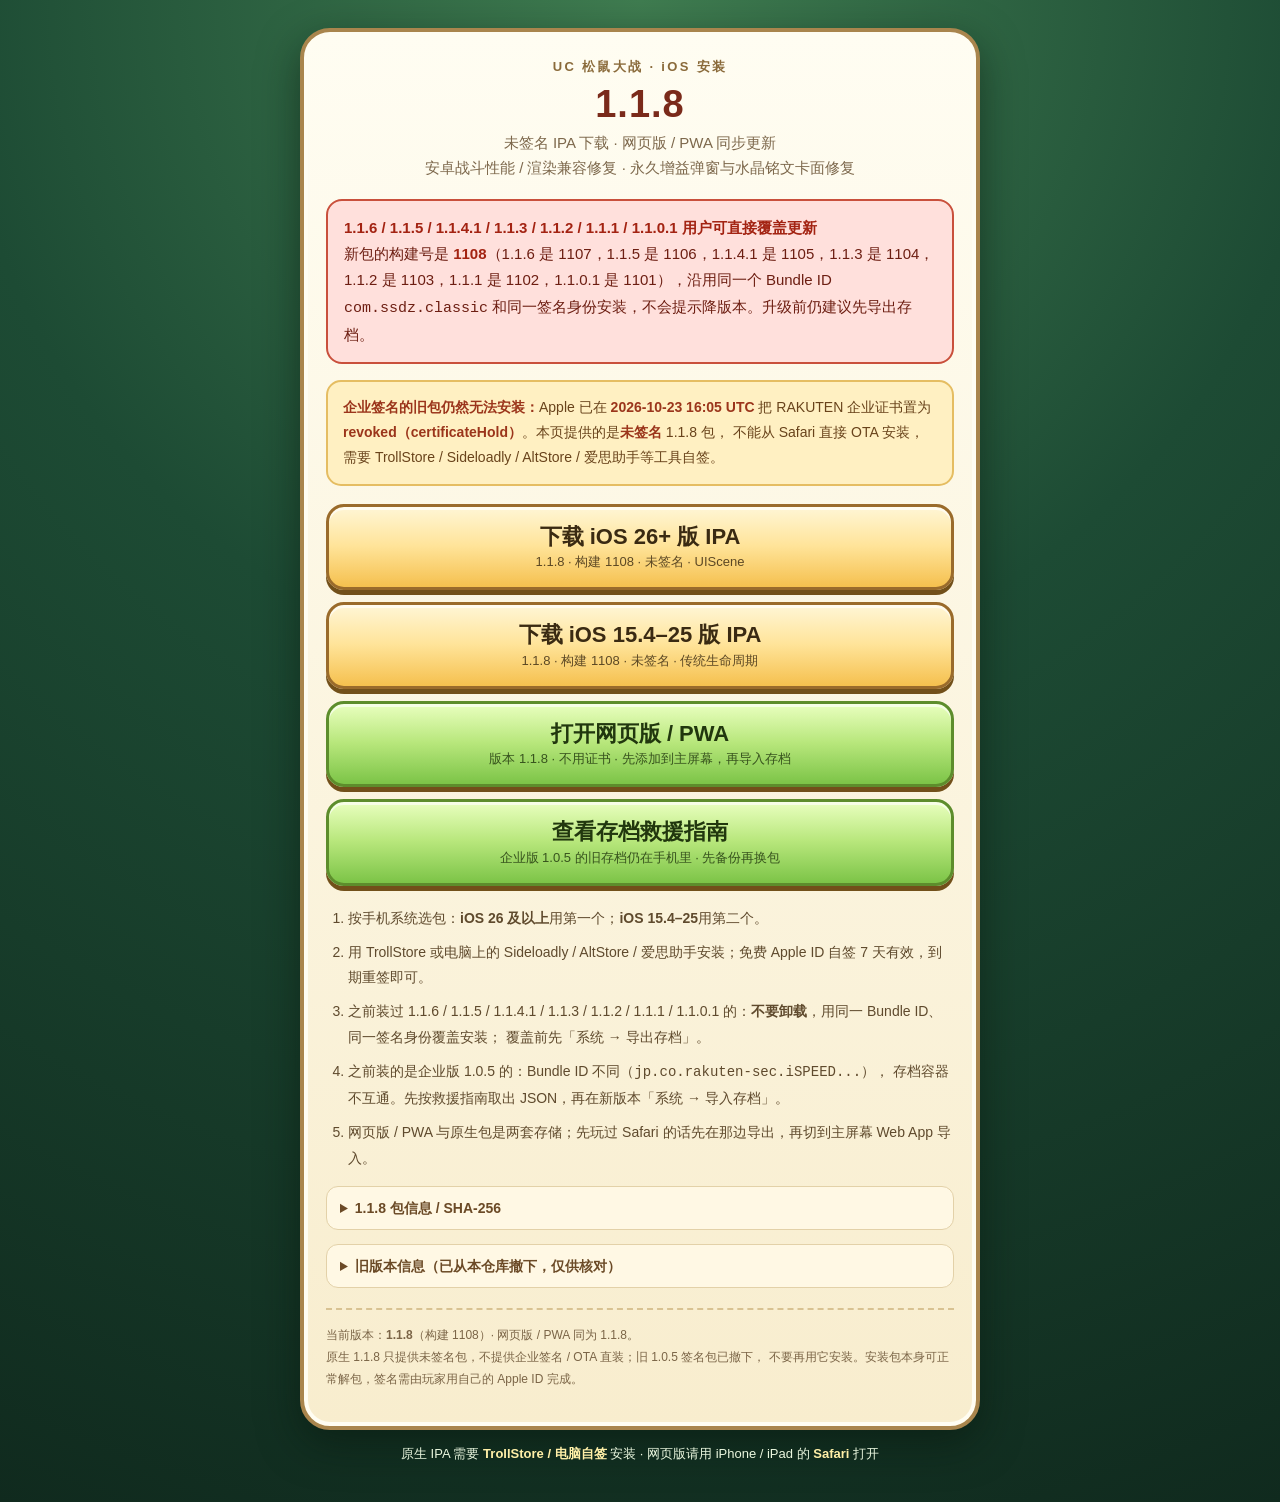
==== commit f3effb2b: "Release iOS 1.1.8 unsigned IPA and PWA - add modern/legacy 1.1.8 unsigned IPA (build 1108, com.ssdz." ====
--- a/index.html
+++ b/index.html
@@ -4,7 +4,7 @@
 <meta charset="utf-8">
 <meta name="viewport" content="width=device-width, initial-scale=1, viewport-fit=cover">
 <meta name="theme-color" content="#173b2a">
-<title>松鼠大战 iOS 1.1.6 安装</title>
+<title>松鼠大战 iOS 1.1.8 安装</title>
 <style>
   :root { color-scheme:light; --ink:#2f2418; --muted:#7d684c; }
   * { box-sizing:border-box; }
@@ -51,33 +51,33 @@
 <div class="wrap">
   <div class="card">
     <div class="kicker">UC 松鼠大战 · iOS 安装</div>
-    <h1>1.1.6</h1>
-    <p class="sub">未签名 IPA 下载 · 网页版 / PWA 同步更新<br>反击 / 护盾显示 / 药丸与主页修复 / 木桩扣血显示</p>
+    <h1>1.1.8</h1>
+    <p class="sub">未签名 IPA 下载 · 网页版 / PWA 同步更新<br>安卓战斗性能 / 渲染兼容修复 · 永久增益弹窗与水晶铭文卡面修复</p>
 
     <div class="alert">
-      <b>1.1.5 / 1.1.4.1 / 1.1.3 / 1.1.2 / 1.1.1 / 1.1.0.1 用户可直接覆盖更新</b><br>
-      新包的构建号是 <b>1107</b>（1.1.5 是 1106，1.1.4.1 是 1105，1.1.3 是 1104，1.1.2 是 1103，1.1.1 是 1102，1.1.0.1 是 1101），沿用同一个 Bundle ID
+      <b>1.1.6 / 1.1.5 / 1.1.4.1 / 1.1.3 / 1.1.2 / 1.1.1 / 1.1.0.1 用户可直接覆盖更新</b><br>
+      新包的构建号是 <b>1108</b>（1.1.6 是 1107，1.1.5 是 1106，1.1.4.1 是 1105，1.1.3 是 1104，1.1.2 是 1103，1.1.1 是 1102，1.1.0.1 是 1101），沿用同一个 Bundle ID
       <code>com.ssdz.classic</code> 和同一签名身份安装，不会提示降版本。升级前仍建议先导出存档。
     </div>
 
     <div class="warn">
       <b>企业签名的旧包仍然无法安装：</b>Apple 已在 <b>2026-10-23 16:05 UTC</b> 把 RAKUTEN
-      企业证书置为 <b>revoked（certificateHold）</b>。本页提供的是<b>未签名</b> 1.1.6 包，
+      企业证书置为 <b>revoked（certificateHold）</b>。本页提供的是<b>未签名</b> 1.1.8 包，
       不能从 Safari 直接 OTA 安装，需要 TrollStore / Sideloadly / AltStore / 爱思助手等工具自签。
     </div>
 
-    <a class="btn native" href="squirrel_fight_1.1.6_ios_unsigned.ipa">
+    <a class="btn native" href="squirrel_fight_1.1.8_ios_unsigned.ipa">
       <b>下载 iOS 26+ 版 IPA</b>
-      <span>1.1.6 · 构建 1107 · 未签名 · UIScene</span>
+      <span>1.1.8 · 构建 1108 · 未签名 · UIScene</span>
     </a>
-    <a class="btn native" href="squirrel_fight_1.1.6_ios_legacy_unsigned.ipa">
+    <a class="btn native" href="squirrel_fight_1.1.8_ios_legacy_unsigned.ipa">
       <b>下载 iOS 15.4–25 版 IPA</b>
-      <span>1.1.6 · 构建 1107 · 未签名 · 传统生命周期</span>
+      <span>1.1.8 · 构建 1108 · 未签名 · 传统生命周期</span>
     </a>
 
     <a class="btn rescue" href="web/">
       <b>打开网页版 / PWA</b>
-      <span>版本 1.1.6 · 不用证书 · 先添加到主屏幕，再导入存档</span>
+      <span>版本 1.1.8 · 不用证书 · 先添加到主屏幕，再导入存档</span>
     </a>
 
     <a class="btn rescue" href="rescue.html">
@@ -89,7 +89,7 @@
       <li>按手机系统选包：<b>iOS 26 及以上</b>用第一个；<b>iOS 15.4–25</b>用第二个。</li>
       <li>用 TrollStore 或电脑上的 Sideloadly / AltStore / 爱思助手安装；免费 Apple ID 自签
         7 天有效，到期重签即可。</li>
-      <li>之前装过 1.1.5 / 1.1.4.1 / 1.1.3 / 1.1.2 / 1.1.1 / 1.1.0.1 的：<b>不要卸载</b>，用同一 Bundle ID、同一签名身份覆盖安装；
+      <li>之前装过 1.1.6 / 1.1.5 / 1.1.4.1 / 1.1.3 / 1.1.2 / 1.1.1 / 1.1.0.1 的：<b>不要卸载</b>，用同一 Bundle ID、同一签名身份覆盖安装；
         覆盖前先「系统 → 导出存档」。</li>
       <li>之前装的是企业版 1.0.5 的：Bundle ID 不同（<code>jp.co.rakuten-sec.iSPEED...</code>），
         存档容器不互通。先按救援指南取出 JSON，再在新版本「系统 → 导入存档」。</li>
@@ -97,18 +97,16 @@
     </ol>
 
     <details>
-      <summary>1.1.6 包信息 / SHA-256</summary>
+      <summary>1.1.8 包信息 / SHA-256</summary>
       <p>
-        版本 <b>1.1.6</b> · 构建 <b>1107</b> · Bundle ID <code>com.ssdz.classic</code> · 未签名 ·
-        最低 iOS 15.4 · iPhone + iPad。<br>
-        包内、文件名、安装页与游戏内版本描述均已统一为 <b>1.1.6</b>。<br><br>
-        <code>squirrel_fight_1.1.6_ios_unsigned.ipa</code><br>
-        SHA-256：<code>abca1a61f9db7d997a959ecd0b4f6a633e360469f43ee7db647ebacf1e8767f3</code><br><br>
-        <code>squirrel_fight_1.1.6_ios_legacy_unsigned.ipa</code><br>
-        SHA-256：<code>848732183ac6eb98cb22c81b08055af3e4a1e690e7591e4d0e21b9358b1462f3</code>
+        版本 <b>1.1.8</b> · 构建 <b>1108</b> · Bundle ID <code>com.ssdz.classic</code> · 未签名 ·
+        最低 iOS 15.4 · iPhone + iPad。<br><br>
+        <code>squirrel_fight_1.1.8_ios_unsigned.ipa</code><br>
+        SHA-256：<code>d0a15288451d967d18b303808b68f2e912181aaae3a8911e49ce9d0ad564152a</code><br><br>
+        <code>squirrel_fight_1.1.8_ios_legacy_unsigned.ipa</code><br>
+        SHA-256：<code>cdb684cc67bc42649a0feda30bed62f5877f070c31c48f4b65dcd8065cdd4372</code>
       </p>
     </details>
-
 
     <details>
       <summary>旧版本信息（已从本仓库撤下，仅供核对）</summary>
@@ -121,8 +119,8 @@
     </details>
 
     <p class="meta">
-      当前版本：<b>1.1.6</b>（构建 1107）· 网页版 / PWA 同为 1.1.6。<br>
-      原生 1.1.6 只提供未签名包，不提供企业签名 / OTA 直装；旧 1.0.5 签名包已撤下，
+      当前版本：<b>1.1.8</b>（构建 1108）· 网页版 / PWA 同为 1.1.8。<br>
+      原生 1.1.8 只提供未签名包，不提供企业签名 / OTA 直装；旧 1.0.5 签名包已撤下，
       不要再用它安装。安装包本身可正常解包，签名需由玩家用自己的 Apple ID 完成。
     </p>
   </div>
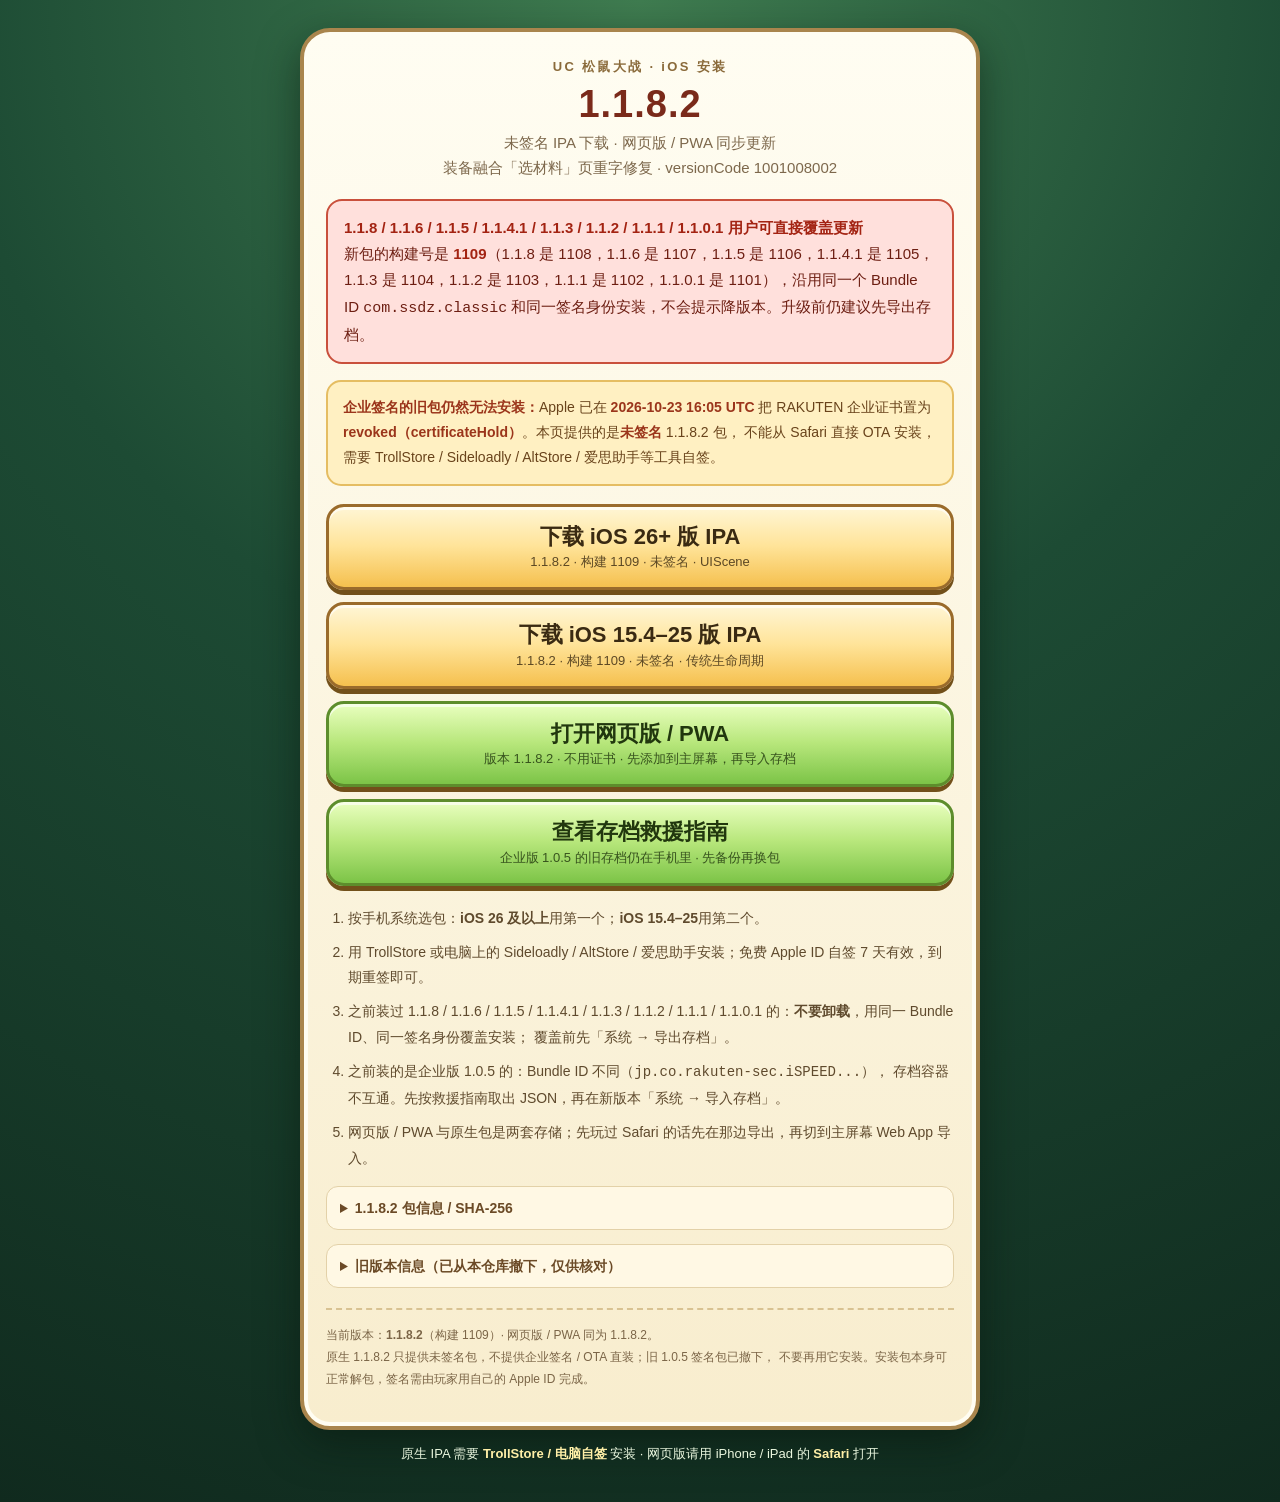
==== commit f7dfc0e8: "Release iOS 1.1.8.2 unsigned IPA and PWA - add modern/legacy 1.1.8.2 unsigned IPA (build 1109, com.s" ====
--- a/index.html
+++ b/index.html
@@ -4,7 +4,7 @@
 <meta charset="utf-8">
 <meta name="viewport" content="width=device-width, initial-scale=1, viewport-fit=cover">
 <meta name="theme-color" content="#173b2a">
-<title>松鼠大战 iOS 1.1.8 安装</title>
+<title>松鼠大战 iOS 1.1.8.2 安装</title>
 <style>
   :root { color-scheme:light; --ink:#2f2418; --muted:#7d684c; }
   * { box-sizing:border-box; }
@@ -51,33 +51,33 @@
 <div class="wrap">
   <div class="card">
     <div class="kicker">UC 松鼠大战 · iOS 安装</div>
-    <h1>1.1.8</h1>
-    <p class="sub">未签名 IPA 下载 · 网页版 / PWA 同步更新<br>安卓战斗性能 / 渲染兼容修复 · 永久增益弹窗与水晶铭文卡面修复</p>
+    <h1>1.1.8.2</h1>
+    <p class="sub">未签名 IPA 下载 · 网页版 / PWA 同步更新<br>装备融合「选材料」页重字修复 · versionCode 1001008002</p>
 
     <div class="alert">
-      <b>1.1.6 / 1.1.5 / 1.1.4.1 / 1.1.3 / 1.1.2 / 1.1.1 / 1.1.0.1 用户可直接覆盖更新</b><br>
-      新包的构建号是 <b>1108</b>（1.1.6 是 1107，1.1.5 是 1106，1.1.4.1 是 1105，1.1.3 是 1104，1.1.2 是 1103，1.1.1 是 1102，1.1.0.1 是 1101），沿用同一个 Bundle ID
+      <b>1.1.8 / 1.1.6 / 1.1.5 / 1.1.4.1 / 1.1.3 / 1.1.2 / 1.1.1 / 1.1.0.1 用户可直接覆盖更新</b><br>
+      新包的构建号是 <b>1109</b>（1.1.8 是 1108，1.1.6 是 1107，1.1.5 是 1106，1.1.4.1 是 1105，1.1.3 是 1104，1.1.2 是 1103，1.1.1 是 1102，1.1.0.1 是 1101），沿用同一个 Bundle ID
       <code>com.ssdz.classic</code> 和同一签名身份安装，不会提示降版本。升级前仍建议先导出存档。
     </div>
 
     <div class="warn">
       <b>企业签名的旧包仍然无法安装：</b>Apple 已在 <b>2026-10-23 16:05 UTC</b> 把 RAKUTEN
-      企业证书置为 <b>revoked（certificateHold）</b>。本页提供的是<b>未签名</b> 1.1.8 包，
+      企业证书置为 <b>revoked（certificateHold）</b>。本页提供的是<b>未签名</b> 1.1.8.2 包，
       不能从 Safari 直接 OTA 安装，需要 TrollStore / Sideloadly / AltStore / 爱思助手等工具自签。
     </div>
 
-    <a class="btn native" href="squirrel_fight_1.1.8_ios_unsigned.ipa">
+    <a class="btn native" href="squirrel_fight_1.1.8.2_ios_unsigned.ipa">
       <b>下载 iOS 26+ 版 IPA</b>
-      <span>1.1.8 · 构建 1108 · 未签名 · UIScene</span>
+      <span>1.1.8.2 · 构建 1109 · 未签名 · UIScene</span>
     </a>
-    <a class="btn native" href="squirrel_fight_1.1.8_ios_legacy_unsigned.ipa">
+    <a class="btn native" href="squirrel_fight_1.1.8.2_ios_legacy_unsigned.ipa">
       <b>下载 iOS 15.4–25 版 IPA</b>
-      <span>1.1.8 · 构建 1108 · 未签名 · 传统生命周期</span>
+      <span>1.1.8.2 · 构建 1109 · 未签名 · 传统生命周期</span>
     </a>
 
     <a class="btn rescue" href="web/">
       <b>打开网页版 / PWA</b>
-      <span>版本 1.1.8 · 不用证书 · 先添加到主屏幕，再导入存档</span>
+      <span>版本 1.1.8.2 · 不用证书 · 先添加到主屏幕，再导入存档</span>
     </a>
 
     <a class="btn rescue" href="rescue.html">
@@ -89,7 +89,7 @@
       <li>按手机系统选包：<b>iOS 26 及以上</b>用第一个；<b>iOS 15.4–25</b>用第二个。</li>
       <li>用 TrollStore 或电脑上的 Sideloadly / AltStore / 爱思助手安装；免费 Apple ID 自签
         7 天有效，到期重签即可。</li>
-      <li>之前装过 1.1.6 / 1.1.5 / 1.1.4.1 / 1.1.3 / 1.1.2 / 1.1.1 / 1.1.0.1 的：<b>不要卸载</b>，用同一 Bundle ID、同一签名身份覆盖安装；
+      <li>之前装过 1.1.8 / 1.1.6 / 1.1.5 / 1.1.4.1 / 1.1.3 / 1.1.2 / 1.1.1 / 1.1.0.1 的：<b>不要卸载</b>，用同一 Bundle ID、同一签名身份覆盖安装；
         覆盖前先「系统 → 导出存档」。</li>
       <li>之前装的是企业版 1.0.5 的：Bundle ID 不同（<code>jp.co.rakuten-sec.iSPEED...</code>），
         存档容器不互通。先按救援指南取出 JSON，再在新版本「系统 → 导入存档」。</li>
@@ -97,14 +97,16 @@
     </ol>
 
     <details>
-      <summary>1.1.8 包信息 / SHA-256</summary>
+      <summary>1.1.8.2 包信息 / SHA-256</summary>
       <p>
-        版本 <b>1.1.8</b> · 构建 <b>1108</b> · Bundle ID <code>com.ssdz.classic</code> · 未签名 ·
-        最低 iOS 15.4 · iPhone + iPad。<br><br>
-        <code>squirrel_fight_1.1.8_ios_unsigned.ipa</code><br>
-        SHA-256：<code>d0a15288451d967d18b303808b68f2e912181aaae3a8911e49ce9d0ad564152a</code><br><br>
-        <code>squirrel_fight_1.1.8_ios_legacy_unsigned.ipa</code><br>
-        SHA-256：<code>cdb684cc67bc42649a0feda30bed62f5877f070c31c48f4b65dcd8065cdd4372</code>
+        版本 <b>1.1.8.2</b> · 构建 <b>1109</b> · Bundle ID <code>com.ssdz.classic</code> · 未签名 ·
+        最低 iOS 15.4 · iPhone + iPad。<br>
+        iOS 包内 <code>CFBundleShortVersionString</code> 为 <b>1.1.8</b>（系统只接受三段），
+        游戏内与文件名使用 <b>1.1.8.2</b>。<br><br>
+        <code>squirrel_fight_1.1.8.2_ios_unsigned.ipa</code><br>
+        SHA-256：<code>dbdd2c1045990dd718b2c3d93bacccf1778f5153f533a5d46bd43ac6dce23b8f</code><br><br>
+        <code>squirrel_fight_1.1.8.2_ios_legacy_unsigned.ipa</code><br>
+        SHA-256：<code>23f792590804b870023166f9d8145e274798a0c83ce46a2120977d8f54e8ae52</code>
       </p>
     </details>
 
@@ -119,8 +121,8 @@
     </details>
 
     <p class="meta">
-      当前版本：<b>1.1.8</b>（构建 1108）· 网页版 / PWA 同为 1.1.8。<br>
-      原生 1.1.8 只提供未签名包，不提供企业签名 / OTA 直装；旧 1.0.5 签名包已撤下，
+      当前版本：<b>1.1.8.2</b>（构建 1109）· 网页版 / PWA 同为 1.1.8.2。<br>
+      原生 1.1.8.2 只提供未签名包，不提供企业签名 / OTA 直装；旧 1.0.5 签名包已撤下，
       不要再用它安装。安装包本身可正常解包，签名需由玩家用自己的 Apple ID 完成。
     </p>
   </div>
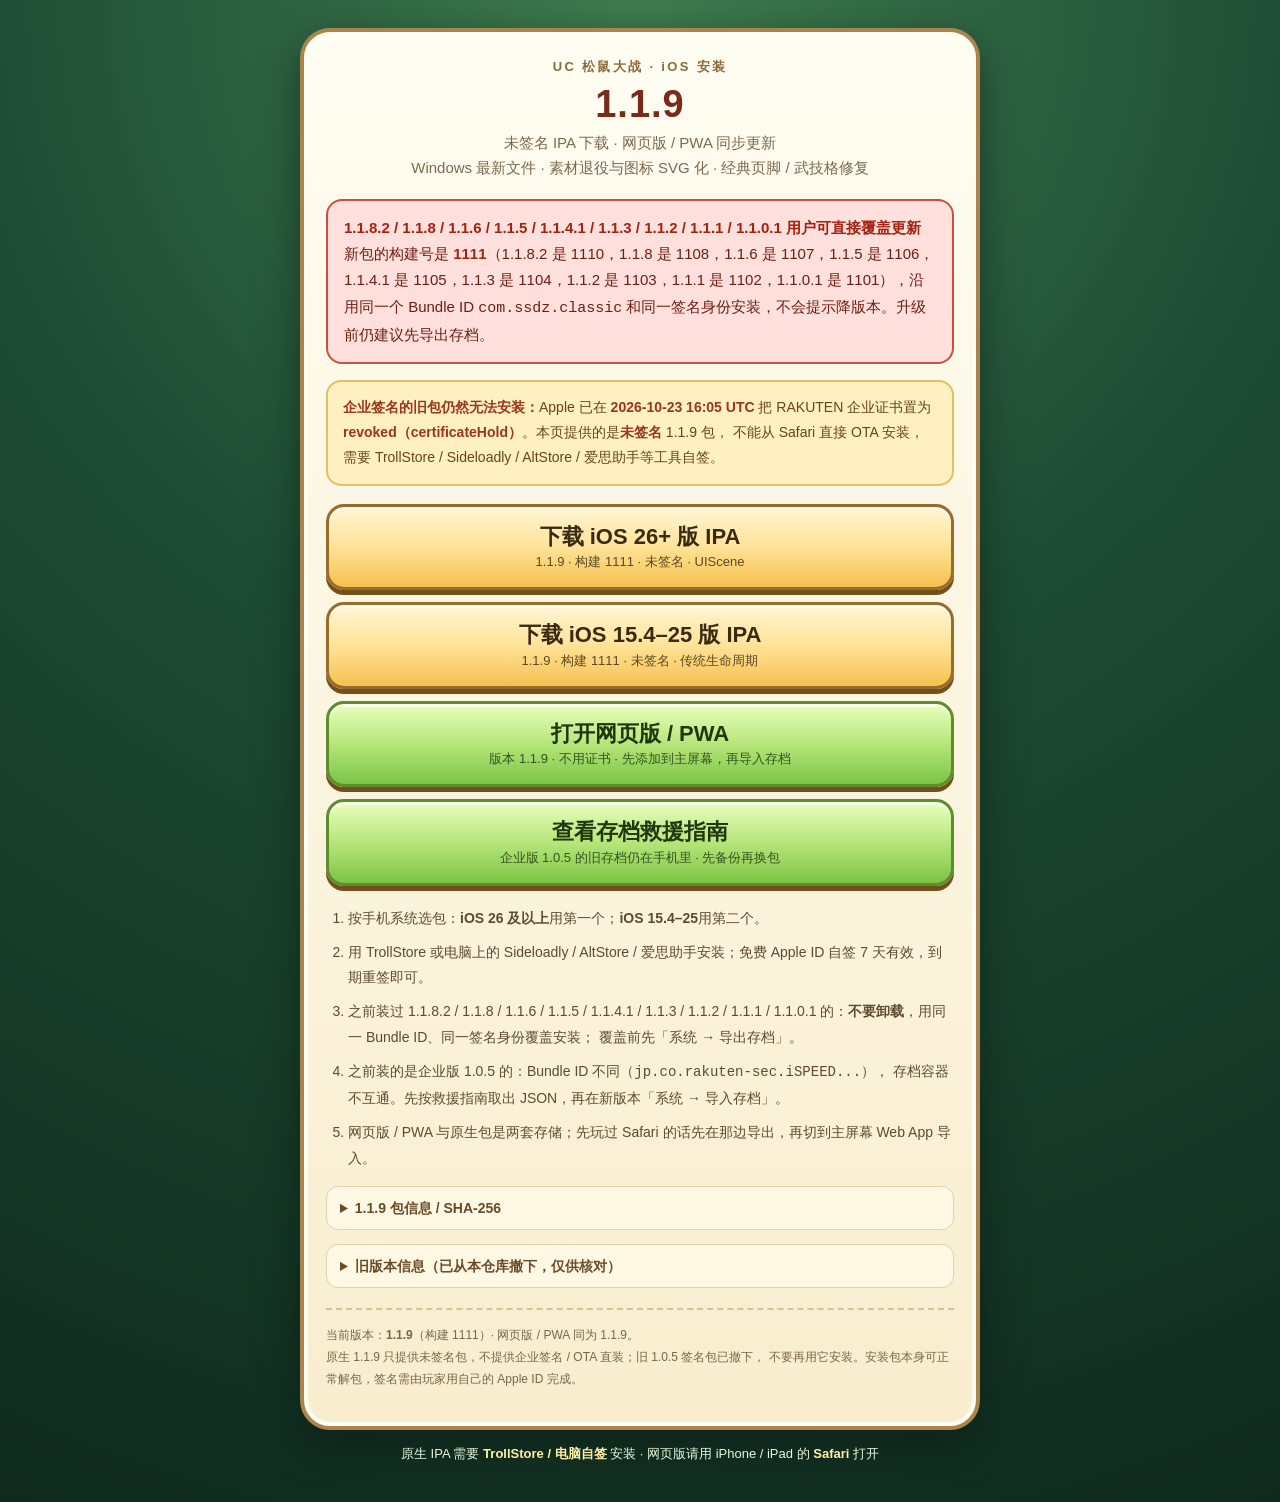
==== commit 9af89f95: "Release iOS 1.1.9 unsigned IPA and PWA - pull latest Windows files and build 1.1.9 - add modern/lega" ====
--- a/index.html
+++ b/index.html
@@ -4,7 +4,7 @@
 <meta charset="utf-8">
 <meta name="viewport" content="width=device-width, initial-scale=1, viewport-fit=cover">
 <meta name="theme-color" content="#173b2a">
-<title>松鼠大战 iOS 1.1.8.2 安装</title>
+<title>松鼠大战 iOS 1.1.9 安装</title>
 <style>
   :root { color-scheme:light; --ink:#2f2418; --muted:#7d684c; }
   * { box-sizing:border-box; }
@@ -51,33 +51,33 @@
 <div class="wrap">
   <div class="card">
     <div class="kicker">UC 松鼠大战 · iOS 安装</div>
-    <h1>1.1.8.2</h1>
-    <p class="sub">未签名 IPA 下载 · 网页版 / PWA 同步更新<br>装备融合「选材料」页重字修复 · versionCode 1001008002</p>
+    <h1>1.1.9</h1>
+    <p class="sub">未签名 IPA 下载 · 网页版 / PWA 同步更新<br>Windows 最新文件 · 素材退役与图标 SVG 化 · 经典页脚 / 武技格修复</p>
 
     <div class="alert">
-      <b>1.1.8 / 1.1.6 / 1.1.5 / 1.1.4.1 / 1.1.3 / 1.1.2 / 1.1.1 / 1.1.0.1 用户可直接覆盖更新</b><br>
-      新包的构建号是 <b>1109</b>（1.1.8 是 1108，1.1.6 是 1107，1.1.5 是 1106，1.1.4.1 是 1105，1.1.3 是 1104，1.1.2 是 1103，1.1.1 是 1102，1.1.0.1 是 1101），沿用同一个 Bundle ID
+      <b>1.1.8.2 / 1.1.8 / 1.1.6 / 1.1.5 / 1.1.4.1 / 1.1.3 / 1.1.2 / 1.1.1 / 1.1.0.1 用户可直接覆盖更新</b><br>
+      新包的构建号是 <b>1111</b>（1.1.8.2 是 1110，1.1.8 是 1108，1.1.6 是 1107，1.1.5 是 1106，1.1.4.1 是 1105，1.1.3 是 1104，1.1.2 是 1103，1.1.1 是 1102，1.1.0.1 是 1101），沿用同一个 Bundle ID
       <code>com.ssdz.classic</code> 和同一签名身份安装，不会提示降版本。升级前仍建议先导出存档。
     </div>
 
     <div class="warn">
       <b>企业签名的旧包仍然无法安装：</b>Apple 已在 <b>2026-10-23 16:05 UTC</b> 把 RAKUTEN
-      企业证书置为 <b>revoked（certificateHold）</b>。本页提供的是<b>未签名</b> 1.1.8.2 包，
+      企业证书置为 <b>revoked（certificateHold）</b>。本页提供的是<b>未签名</b> 1.1.9 包，
       不能从 Safari 直接 OTA 安装，需要 TrollStore / Sideloadly / AltStore / 爱思助手等工具自签。
     </div>
 
-    <a class="btn native" href="squirrel_fight_1.1.8.2_ios_unsigned.ipa">
+    <a class="btn native" href="squirrel_fight_1.1.9_ios_unsigned.ipa">
       <b>下载 iOS 26+ 版 IPA</b>
-      <span>1.1.8.2 · 构建 1109 · 未签名 · UIScene</span>
+      <span>1.1.9 · 构建 1111 · 未签名 · UIScene</span>
     </a>
-    <a class="btn native" href="squirrel_fight_1.1.8.2_ios_legacy_unsigned.ipa">
+    <a class="btn native" href="squirrel_fight_1.1.9_ios_legacy_unsigned.ipa">
       <b>下载 iOS 15.4–25 版 IPA</b>
-      <span>1.1.8.2 · 构建 1109 · 未签名 · 传统生命周期</span>
+      <span>1.1.9 · 构建 1111 · 未签名 · 传统生命周期</span>
     </a>
 
     <a class="btn rescue" href="web/">
       <b>打开网页版 / PWA</b>
-      <span>版本 1.1.8.2 · 不用证书 · 先添加到主屏幕，再导入存档</span>
+      <span>版本 1.1.9 · 不用证书 · 先添加到主屏幕，再导入存档</span>
     </a>
 
     <a class="btn rescue" href="rescue.html">
@@ -89,7 +89,7 @@
       <li>按手机系统选包：<b>iOS 26 及以上</b>用第一个；<b>iOS 15.4–25</b>用第二个。</li>
       <li>用 TrollStore 或电脑上的 Sideloadly / AltStore / 爱思助手安装；免费 Apple ID 自签
         7 天有效，到期重签即可。</li>
-      <li>之前装过 1.1.8 / 1.1.6 / 1.1.5 / 1.1.4.1 / 1.1.3 / 1.1.2 / 1.1.1 / 1.1.0.1 的：<b>不要卸载</b>，用同一 Bundle ID、同一签名身份覆盖安装；
+      <li>之前装过 1.1.8.2 / 1.1.8 / 1.1.6 / 1.1.5 / 1.1.4.1 / 1.1.3 / 1.1.2 / 1.1.1 / 1.1.0.1 的：<b>不要卸载</b>，用同一 Bundle ID、同一签名身份覆盖安装；
         覆盖前先「系统 → 导出存档」。</li>
       <li>之前装的是企业版 1.0.5 的：Bundle ID 不同（<code>jp.co.rakuten-sec.iSPEED...</code>），
         存档容器不互通。先按救援指南取出 JSON，再在新版本「系统 → 导入存档」。</li>
@@ -97,16 +97,16 @@
     </ol>
 
     <details>
-      <summary>1.1.8.2 包信息 / SHA-256</summary>
+      <summary>1.1.9 包信息 / SHA-256</summary>
       <p>
-        版本 <b>1.1.8.2</b> · 构建 <b>1109</b> · Bundle ID <code>com.ssdz.classic</code> · 未签名 ·
+        版本 <b>1.1.9</b> · 构建 <b>1111</b> · Bundle ID <code>com.ssdz.classic</code> · 未签名 ·
         最低 iOS 15.4 · iPhone + iPad。<br>
-        iOS 包内 <code>CFBundleShortVersionString</code> 为 <b>1.1.8</b>（系统只接受三段），
-        游戏内与文件名使用 <b>1.1.8.2</b>。<br><br>
-        <code>squirrel_fight_1.1.8.2_ios_unsigned.ipa</code><br>
-        SHA-256：<code>dbdd2c1045990dd718b2c3d93bacccf1778f5153f533a5d46bd43ac6dce23b8f</code><br><br>
-        <code>squirrel_fight_1.1.8.2_ios_legacy_unsigned.ipa</code><br>
-        SHA-256：<code>23f792590804b870023166f9d8145e274798a0c83ce46a2120977d8f54e8ae52</code>
+        包内、文件名、安装页与游戏内版本均为 <b>1.1.9</b>。
+        本轮从 Windows 端拉取最新文件后重新打包。<br><br>
+        <code>squirrel_fight_1.1.9_ios_unsigned.ipa</code><br>
+        SHA-256：<code>cf6763f5216343c5efa1a849d697a3892784c8f3dc7fed41fa73593aa2fef9be</code><br><br>
+        <code>squirrel_fight_1.1.9_ios_legacy_unsigned.ipa</code><br>
+        SHA-256：<code>a2a551f081be4cd1313f53439963dcb2ac89aaef30540e2a026ae4edf3fd196b</code>
       </p>
     </details>
 
@@ -121,8 +121,8 @@
     </details>
 
     <p class="meta">
-      当前版本：<b>1.1.8.2</b>（构建 1109）· 网页版 / PWA 同为 1.1.8.2。<br>
-      原生 1.1.8.2 只提供未签名包，不提供企业签名 / OTA 直装；旧 1.0.5 签名包已撤下，
+      当前版本：<b>1.1.9</b>（构建 1111）· 网页版 / PWA 同为 1.1.9。<br>
+      原生 1.1.9 只提供未签名包，不提供企业签名 / OTA 直装；旧 1.0.5 签名包已撤下，
       不要再用它安装。安装包本身可正常解包，签名需由玩家用自己的 Apple ID 完成。
     </p>
   </div>
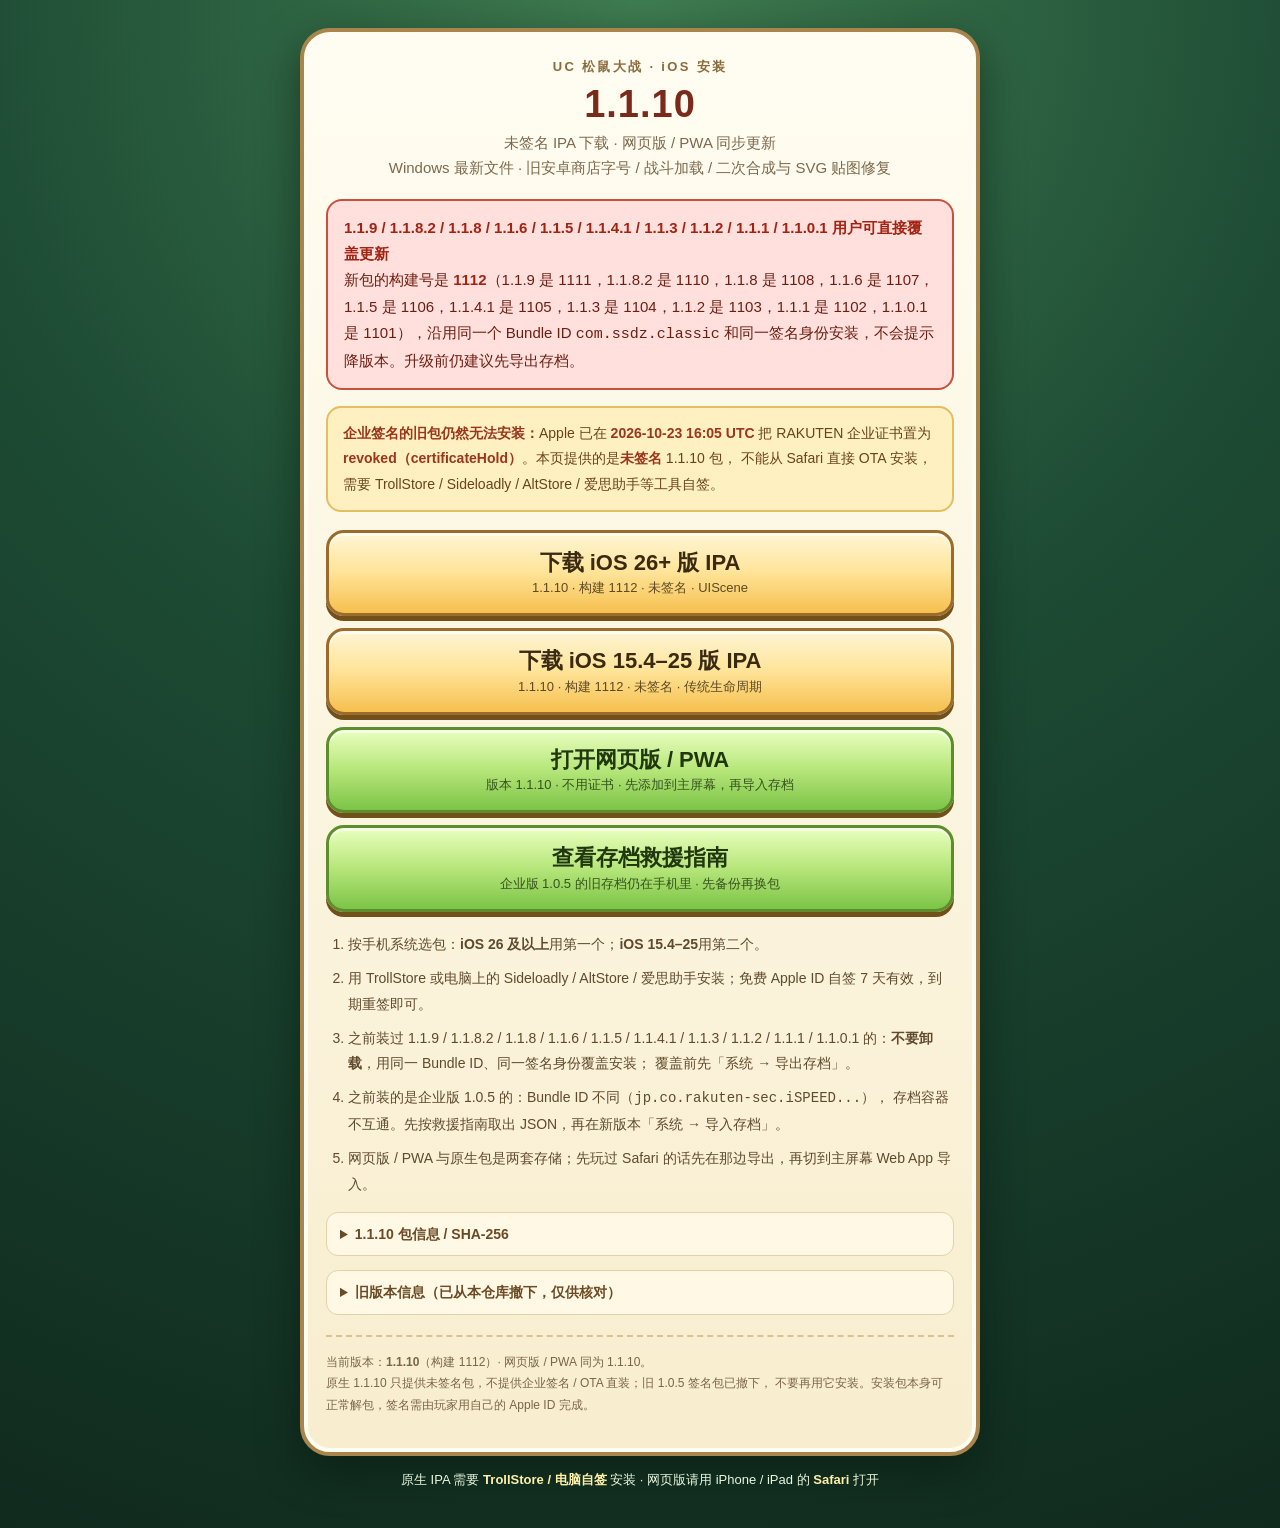
==== commit feb556db: "Release iOS 1.1.10 unsigned IPA and PWA - pull latest Windows files and build 1.1.10 - add modern/le" ====
--- a/index.html
+++ b/index.html
@@ -4,7 +4,7 @@
 <meta charset="utf-8">
 <meta name="viewport" content="width=device-width, initial-scale=1, viewport-fit=cover">
 <meta name="theme-color" content="#173b2a">
-<title>松鼠大战 iOS 1.1.9 安装</title>
+<title>松鼠大战 iOS 1.1.10 安装</title>
 <style>
   :root { color-scheme:light; --ink:#2f2418; --muted:#7d684c; }
   * { box-sizing:border-box; }
@@ -51,33 +51,33 @@
 <div class="wrap">
   <div class="card">
     <div class="kicker">UC 松鼠大战 · iOS 安装</div>
-    <h1>1.1.9</h1>
-    <p class="sub">未签名 IPA 下载 · 网页版 / PWA 同步更新<br>Windows 最新文件 · 素材退役与图标 SVG 化 · 经典页脚 / 武技格修复</p>
+    <h1>1.1.10</h1>
+    <p class="sub">未签名 IPA 下载 · 网页版 / PWA 同步更新<br>Windows 最新文件 · 旧安卓商店字号 / 战斗加载 / 二次合成与 SVG 贴图修复</p>
 
     <div class="alert">
-      <b>1.1.8.2 / 1.1.8 / 1.1.6 / 1.1.5 / 1.1.4.1 / 1.1.3 / 1.1.2 / 1.1.1 / 1.1.0.1 用户可直接覆盖更新</b><br>
-      新包的构建号是 <b>1111</b>（1.1.8.2 是 1110，1.1.8 是 1108，1.1.6 是 1107，1.1.5 是 1106，1.1.4.1 是 1105，1.1.3 是 1104，1.1.2 是 1103，1.1.1 是 1102，1.1.0.1 是 1101），沿用同一个 Bundle ID
+      <b>1.1.9 / 1.1.8.2 / 1.1.8 / 1.1.6 / 1.1.5 / 1.1.4.1 / 1.1.3 / 1.1.2 / 1.1.1 / 1.1.0.1 用户可直接覆盖更新</b><br>
+      新包的构建号是 <b>1112</b>（1.1.9 是 1111，1.1.8.2 是 1110，1.1.8 是 1108，1.1.6 是 1107，1.1.5 是 1106，1.1.4.1 是 1105，1.1.3 是 1104，1.1.2 是 1103，1.1.1 是 1102，1.1.0.1 是 1101），沿用同一个 Bundle ID
       <code>com.ssdz.classic</code> 和同一签名身份安装，不会提示降版本。升级前仍建议先导出存档。
     </div>
 
     <div class="warn">
       <b>企业签名的旧包仍然无法安装：</b>Apple 已在 <b>2026-10-23 16:05 UTC</b> 把 RAKUTEN
-      企业证书置为 <b>revoked（certificateHold）</b>。本页提供的是<b>未签名</b> 1.1.9 包，
+      企业证书置为 <b>revoked（certificateHold）</b>。本页提供的是<b>未签名</b> 1.1.10 包，
       不能从 Safari 直接 OTA 安装，需要 TrollStore / Sideloadly / AltStore / 爱思助手等工具自签。
     </div>
 
-    <a class="btn native" href="squirrel_fight_1.1.9_ios_unsigned.ipa">
+    <a class="btn native" href="squirrel_fight_1.1.10_ios_unsigned.ipa">
       <b>下载 iOS 26+ 版 IPA</b>
-      <span>1.1.9 · 构建 1111 · 未签名 · UIScene</span>
+      <span>1.1.10 · 构建 1112 · 未签名 · UIScene</span>
     </a>
-    <a class="btn native" href="squirrel_fight_1.1.9_ios_legacy_unsigned.ipa">
+    <a class="btn native" href="squirrel_fight_1.1.10_ios_legacy_unsigned.ipa">
       <b>下载 iOS 15.4–25 版 IPA</b>
-      <span>1.1.9 · 构建 1111 · 未签名 · 传统生命周期</span>
+      <span>1.1.10 · 构建 1112 · 未签名 · 传统生命周期</span>
     </a>
 
     <a class="btn rescue" href="web/">
       <b>打开网页版 / PWA</b>
-      <span>版本 1.1.9 · 不用证书 · 先添加到主屏幕，再导入存档</span>
+      <span>版本 1.1.10 · 不用证书 · 先添加到主屏幕，再导入存档</span>
     </a>
 
     <a class="btn rescue" href="rescue.html">
@@ -89,7 +89,7 @@
       <li>按手机系统选包：<b>iOS 26 及以上</b>用第一个；<b>iOS 15.4–25</b>用第二个。</li>
       <li>用 TrollStore 或电脑上的 Sideloadly / AltStore / 爱思助手安装；免费 Apple ID 自签
         7 天有效，到期重签即可。</li>
-      <li>之前装过 1.1.8.2 / 1.1.8 / 1.1.6 / 1.1.5 / 1.1.4.1 / 1.1.3 / 1.1.2 / 1.1.1 / 1.1.0.1 的：<b>不要卸载</b>，用同一 Bundle ID、同一签名身份覆盖安装；
+      <li>之前装过 1.1.9 / 1.1.8.2 / 1.1.8 / 1.1.6 / 1.1.5 / 1.1.4.1 / 1.1.3 / 1.1.2 / 1.1.1 / 1.1.0.1 的：<b>不要卸载</b>，用同一 Bundle ID、同一签名身份覆盖安装；
         覆盖前先「系统 → 导出存档」。</li>
       <li>之前装的是企业版 1.0.5 的：Bundle ID 不同（<code>jp.co.rakuten-sec.iSPEED...</code>），
         存档容器不互通。先按救援指南取出 JSON，再在新版本「系统 → 导入存档」。</li>
@@ -97,16 +97,16 @@
     </ol>
 
     <details>
-      <summary>1.1.9 包信息 / SHA-256</summary>
+      <summary>1.1.10 包信息 / SHA-256</summary>
       <p>
-        版本 <b>1.1.9</b> · 构建 <b>1111</b> · Bundle ID <code>com.ssdz.classic</code> · 未签名 ·
+        版本 <b>1.1.10</b> · 构建 <b>1112</b> · Bundle ID <code>com.ssdz.classic</code> · 未签名 ·
         最低 iOS 15.4 · iPhone + iPad。<br>
-        包内、文件名、安装页与游戏内版本均为 <b>1.1.9</b>。
+        包内、文件名、安装页与游戏内版本均为 <b>1.1.10</b>。
         本轮从 Windows 端拉取最新文件后重新打包。<br><br>
-        <code>squirrel_fight_1.1.9_ios_unsigned.ipa</code><br>
-        SHA-256：<code>cf6763f5216343c5efa1a849d697a3892784c8f3dc7fed41fa73593aa2fef9be</code><br><br>
-        <code>squirrel_fight_1.1.9_ios_legacy_unsigned.ipa</code><br>
-        SHA-256：<code>a2a551f081be4cd1313f53439963dcb2ac89aaef30540e2a026ae4edf3fd196b</code>
+        <code>squirrel_fight_1.1.10_ios_unsigned.ipa</code><br>
+        SHA-256：<code>77b3fbeab12d83c8deb0e0998e3c8a14590584b6f679a93a3d669939e88ff66d</code><br><br>
+        <code>squirrel_fight_1.1.10_ios_legacy_unsigned.ipa</code><br>
+        SHA-256：<code>6b8a73d35cee35d2533556fba18e9480e41754971eb5a9e2202d1216e4ca3f89</code>
       </p>
     </details>
 
@@ -121,8 +121,8 @@
     </details>
 
     <p class="meta">
-      当前版本：<b>1.1.9</b>（构建 1111）· 网页版 / PWA 同为 1.1.9。<br>
-      原生 1.1.9 只提供未签名包，不提供企业签名 / OTA 直装；旧 1.0.5 签名包已撤下，
+      当前版本：<b>1.1.10</b>（构建 1112）· 网页版 / PWA 同为 1.1.10。<br>
+      原生 1.1.10 只提供未签名包，不提供企业签名 / OTA 直装；旧 1.0.5 签名包已撤下，
       不要再用它安装。安装包本身可正常解包，签名需由玩家用自己的 Apple ID 完成。
     </p>
   </div>
